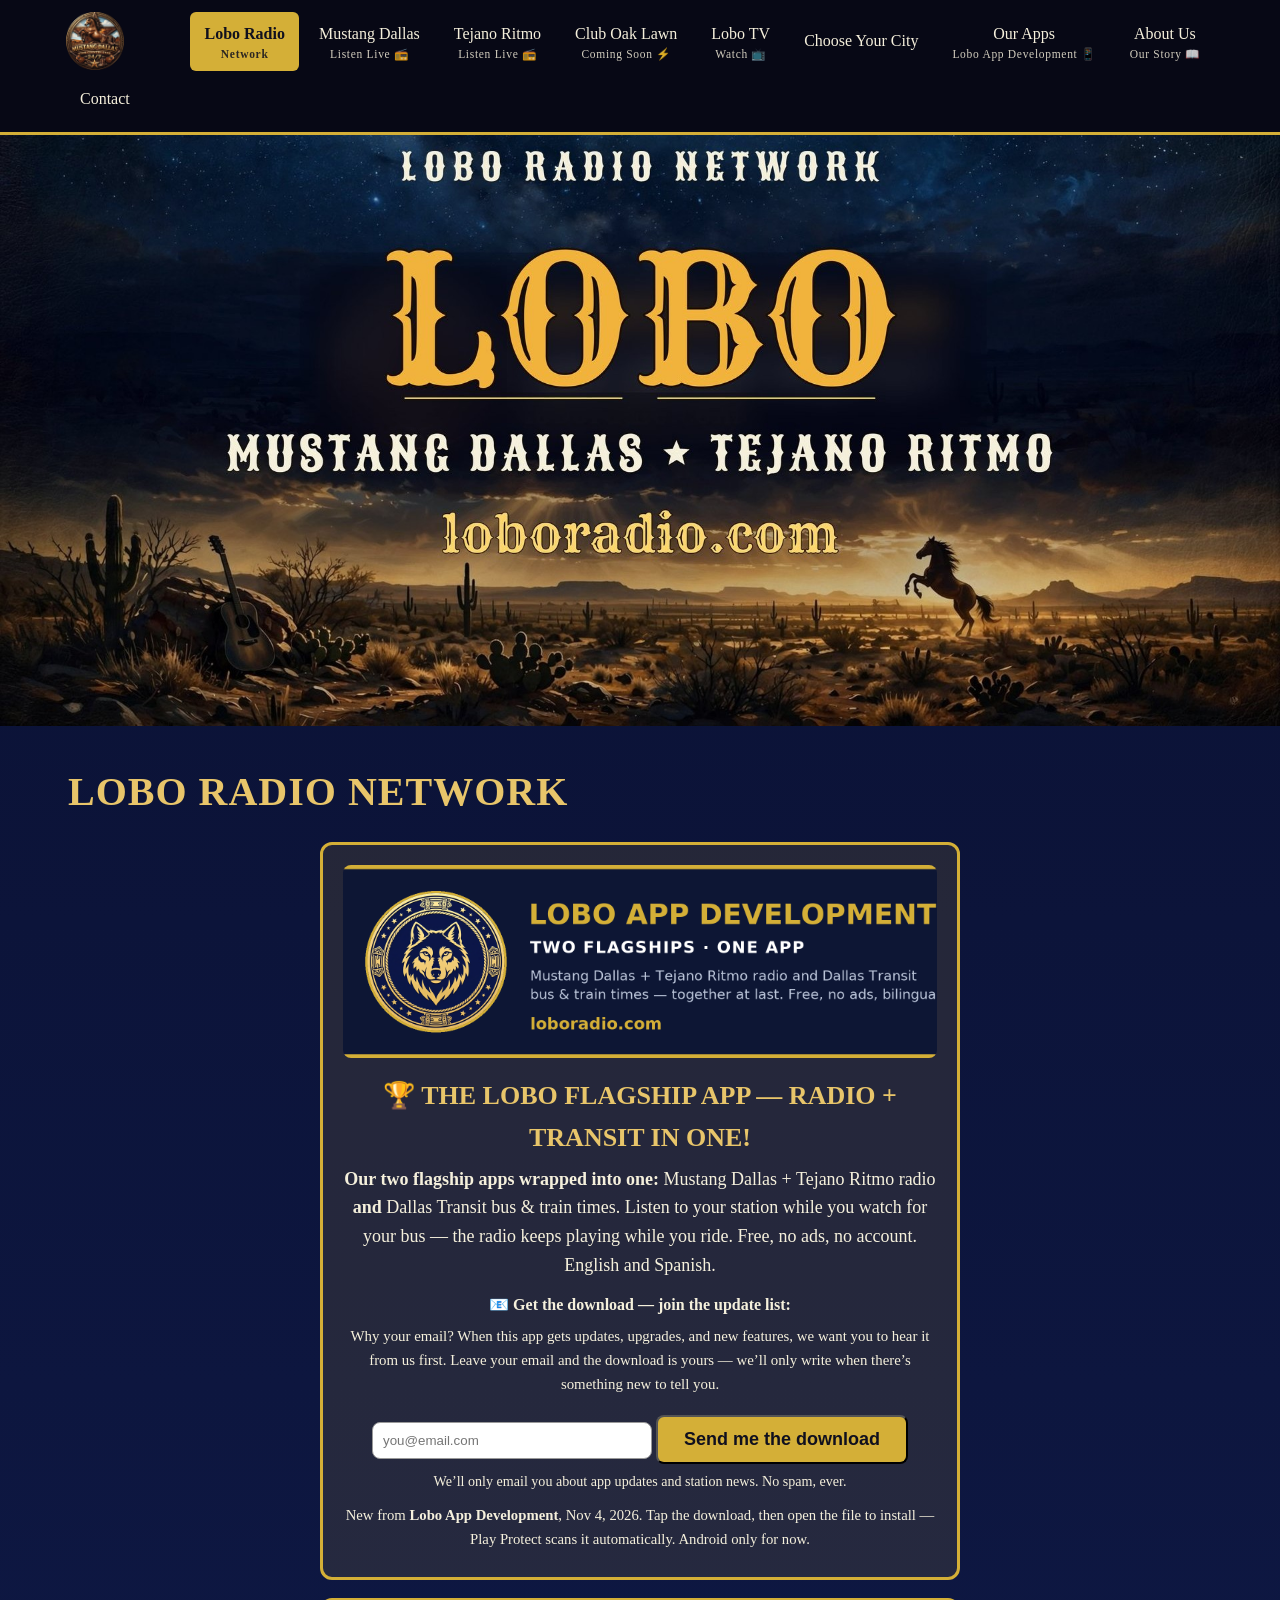
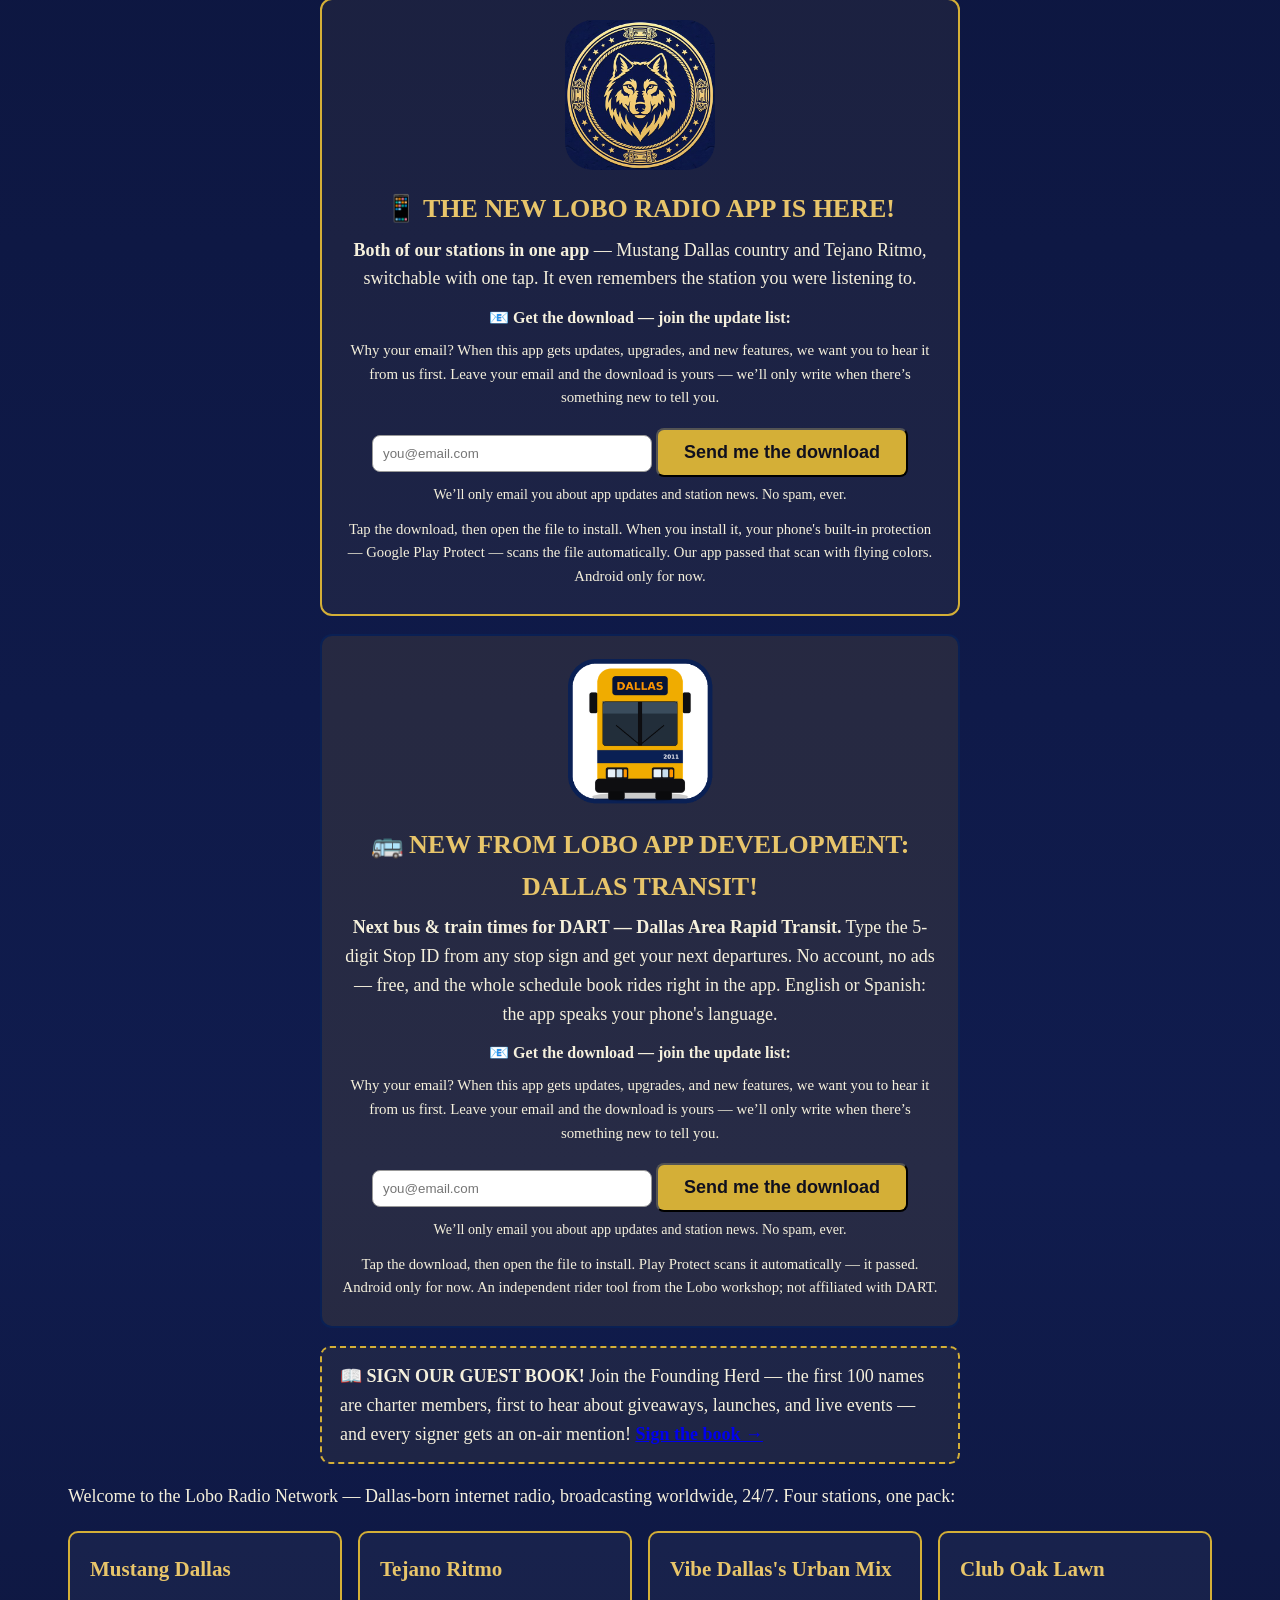
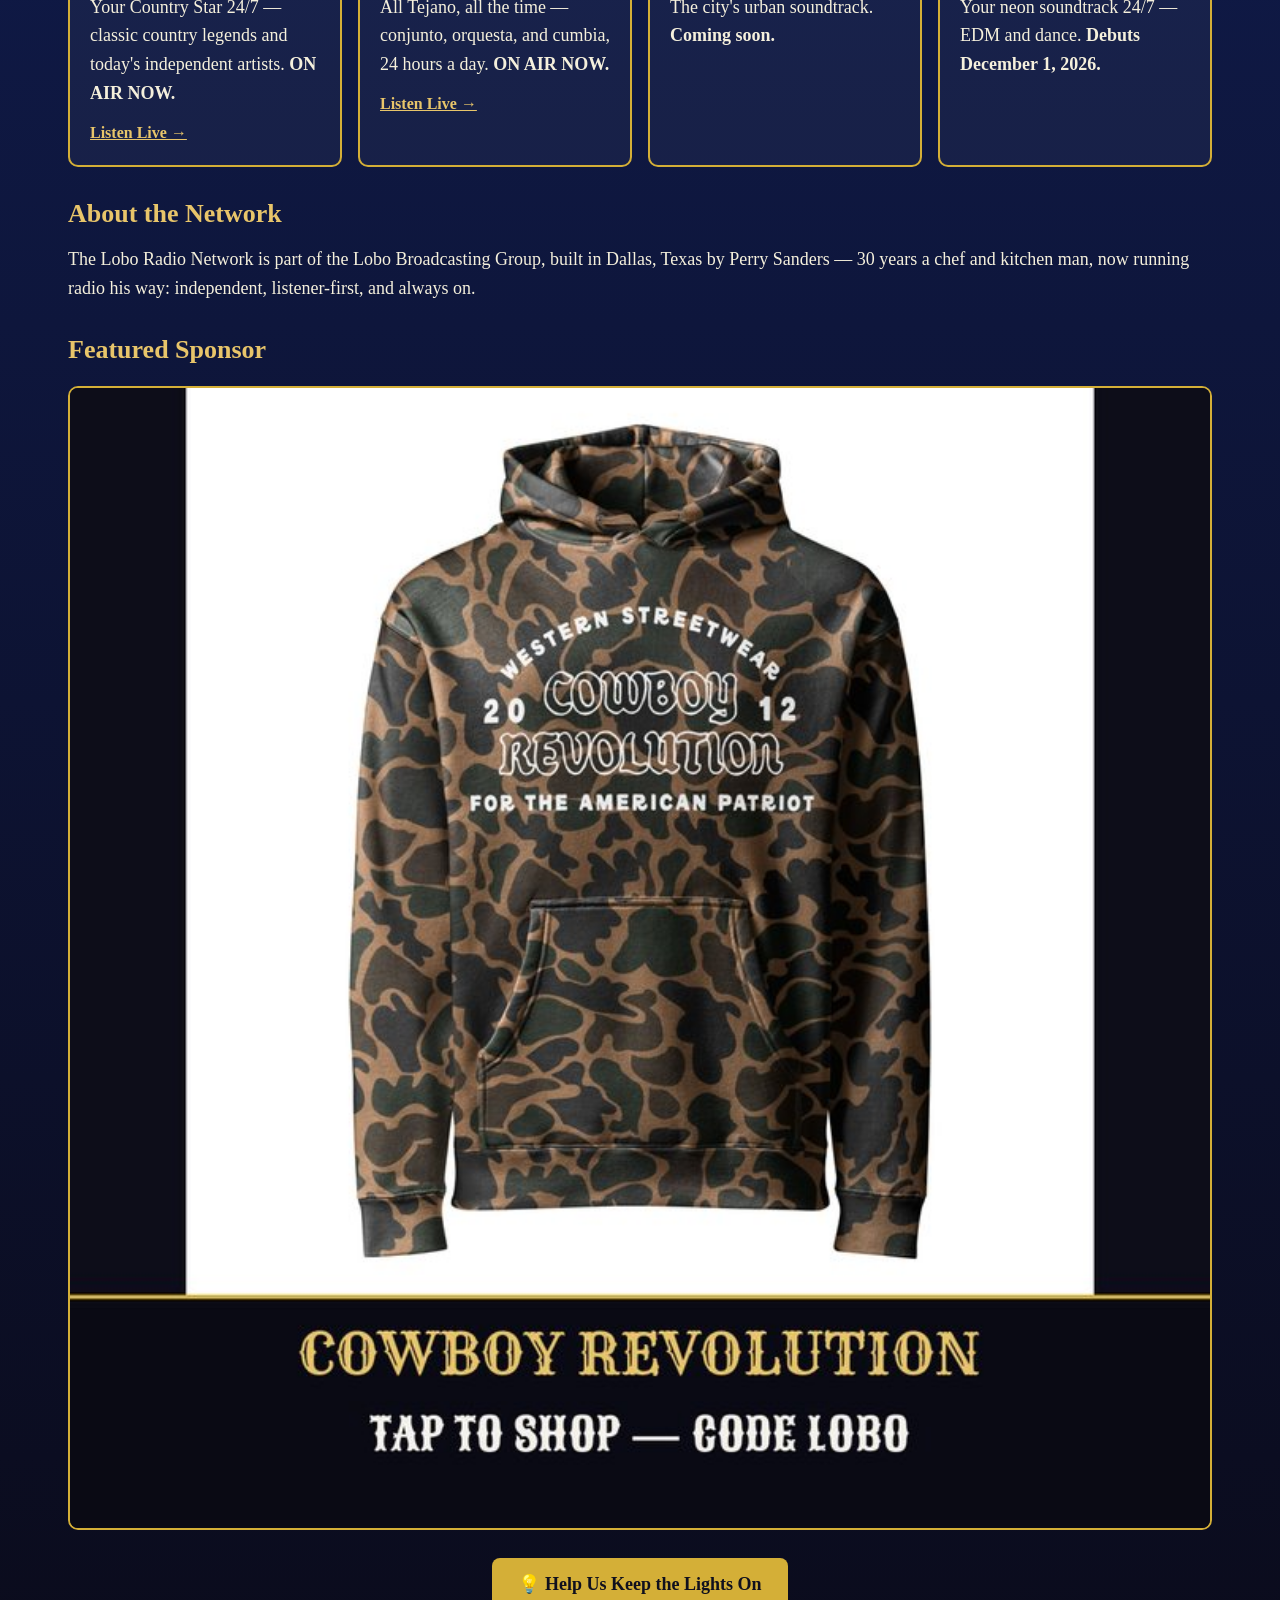
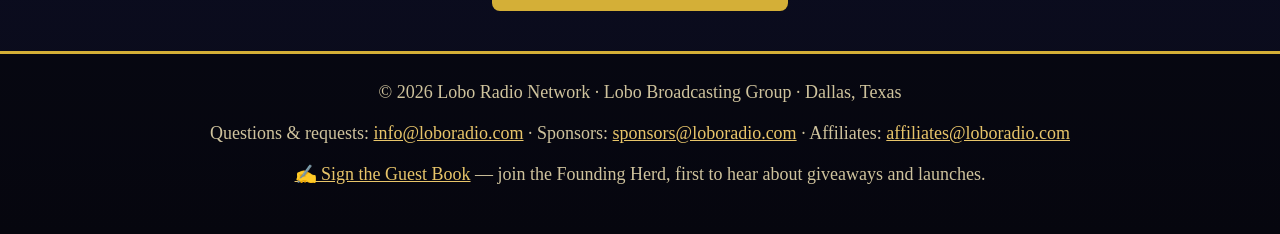
==== index.html @ 62f75c3d "Club Oak Lawn page goes live (under construction) + Club tab in site nav" ====
<!DOCTYPE html><html lang="en"><head><meta charset="utf-8"><meta name="viewport" content="width=device-width, initial-scale=1"><title>Lobo Radio Network — loboradio.com</title><meta name="description" content="Lobo Radio Network — Dallas-born internet radio, live 24/7: Mustang Dallas country, Tejano Ritmo, Vibe Dallas’s Urban Mix and Club Oak Lawn. Listen free, play the Lobo Arcade, watch Lobo Television."><meta property="og:type" content="website"><meta property="og:site_name" content="Lobo Radio Network"><meta property="og:title" content="Lobo Radio Network — Dallas Internet Radio, Live 24/7"><meta property="og:description" content="Lobo Radio Network — Dallas-born internet radio, live 24/7: Mustang Dallas country, Tejano Ritmo, Vibe Dallas’s Urban Mix and Club Oak Lawn. Listen free, play the Lobo Arcade, watch Lobo Television."><meta property="og:url" content="https://loboradio.com/"><meta property="og:image" content="https://loboradio.com/assets/og-card.jpg"><meta property="og:image:width" content="1200"><meta property="og:image:height" content="630"><meta name="twitter:card" content="summary_large_image"><meta name="twitter:title" content="Lobo Radio Network — Dallas Internet Radio, Live 24/7"><meta name="twitter:description" content="Lobo Radio Network — Dallas-born internet radio, live 24/7: Mustang Dallas country, Tejano Ritmo, Vibe Dallas’s Urban Mix and Club Oak Lawn. Listen free, play the Lobo Arcade, watch Lobo Television."><meta name="twitter:image" content="https://loboradio.com/assets/og-card.jpg"><link rel="stylesheet" href="style.css"><link rel="manifest" href="./manifest.json"><meta name="theme-color" content="#10101e"><link rel="apple-touch-icon" href="./icon-192.png"></head>
<body class="lobo"><header><nav><a class="brand" href="index.html"><img class="brandlogo" src="assets/mustang-medallion-clear.png" alt="Lobo Radio Network"></a><a class="tab active" href="index.html"><span class="stname">Lobo Radio</span><span class="stlive">Network</span></a><a class="tab" href="mustang.html"><span class="stname">Mustang Dallas</span><span class="stlive">Listen Live 📻</span></a><a class="tab" href="tejano.html"><span class="stname">Tejano Ritmo</span><span class="stlive">Listen Live 📻</span></a><a class="tab" href="club.html"><span class="stname">Club Oak Lawn</span><span class="stlive">Coming Soon ⚡</span></a><a class="tab" href="tv.html"><span class="stname">Lobo TV</span><span class="stlive">Watch 📺</span></a><a class="tab" href="choose-your-city.html">Choose Your City</a><a class="tab" href="apps.html"><span class="stname">Our Apps</span><span class="stlive">Lobo App Development 📱</span></a><a class="tab" href="about.html"><span class="stname">About Us</span><span class="stlive">Our Story 📖</span></a><a class="tab" href="index.html#contact">Contact</a></nav>
</header>
<div class="hero"><picture><source media="(max-width:640px)" srcset="assets/lobo-hero.jpg"><img src="assets/lobo-hero-trim.jpg" alt="Lobo Radio Network"></picture></div>
<div class="wrap">
<h1>LOBO RADIO NETWORK</h1>
<div class="appblock" style="border:3px solid #d4af37;border-radius:12px;padding:20px;margin:18px auto;max-width:640px;text-align:center;background:rgba(212,175,55,.12)">
<img src="lobo-app-development-banner.png" alt="Lobo App Development — two flagships, one app" style="width:100%;border-radius:8px">
<h2 style="margin:10px 0 6px">🏆 THE LOBO FLAGSHIP APP — RADIO + TRANSIT IN ONE!</h2>
<p style="margin:6px 0"><strong>Our two flagship apps wrapped into one:</strong> Mustang Dallas + Tejano Ritmo radio <strong>and</strong> Dallas Transit bus &amp; train times. Listen to your station while you watch for your bus — the radio keeps playing while you ride. Free, no ads, no account. English and Spanish.</p>
<form class="dlgate" data-app="Lobo Flagship App" data-apk="lobo-flagship.apk" data-thanks="thanks-flagship" style="margin:12px 0">
<label style="display:block;margin-bottom:8px"><strong>📧 Get the download — join the update list:</strong></label>
<p style="margin:4px 0 8px;font-size:.93em">Why your email? When this app gets updates, upgrades, and new features, we want you to hear it from us first. Leave your email and the download is yours — we’ll only write when there’s something new to tell you.</p>
<input type="email" name="email" required placeholder="you@email.com" style="padding:10px;border-radius:8px;border:1px solid #999;width:70%;max-width:280px">
<button class="btn" type="submit">Send me the download</button>
<p style="margin:6px 0;font-size:.88em">We’ll only email you about app updates and station news. No spam, ever.</p>
</form>
<p id="thanks-flagship" style="display:none;margin:12px 0">✅ <strong>You’re on the list!</strong> Your download should start — if not: <a class="btn" href="lobo-flagship.apk" download>⬇️ Download the Flagship — Free for Android</a></p>
<p style="margin:6px 0;font-size:.92em">New from <strong>Lobo App Development</strong>, Nov 4, 2026. Tap the download, then open the file to install — Play Protect scans it automatically. Android only for now.</p>
</div>
<div class="appblock" style="border:2px solid #d4af37;border-radius:12px;padding:20px;margin:18px auto;max-width:640px;text-align:center;background:rgba(212,175,55,.07)">
<img src="assets/lobo-app-icon.jpg" alt="Lobo Radio app — medallion wolf logo" style="width:150px;height:150px;border-radius:28px">
<h2 style="margin:10px 0 6px">📱 THE NEW LOBO RADIO APP IS HERE!</h2>
<p style="margin:6px 0"><strong>Both of our stations in one app</strong> — Mustang Dallas country and Tejano Ritmo, switchable with one tap. It even remembers the station you were listening to.</p>
<form class="dlgate" data-app="Lobo Radio App" data-apk="loboradio.apk" data-thanks="thanks-radio" style="margin:12px 0">
<label style="display:block;margin-bottom:8px"><strong>📧 Get the download — join the update list:</strong></label>
<p style="margin:4px 0 8px;font-size:.93em">Why your email? When this app gets updates, upgrades, and new features, we want you to hear it from us first. Leave your email and the download is yours — we’ll only write when there’s something new to tell you.</p>
<input type="email" name="email" required placeholder="you@email.com" style="padding:10px;border-radius:8px;border:1px solid #999;width:70%;max-width:280px">
<button class="btn" type="submit">Send me the download</button>
<p style="margin:6px 0;font-size:.88em">We’ll only email you about app updates and station news. No spam, ever.</p>
</form>
<p id="thanks-radio" style="display:none;margin:12px 0">✅ <strong>You’re on the list!</strong> Your download should start — if not: <a class="btn" href="loboradio.apk" download>⬇️ Download the App — Free for Android</a></p>
<p style="margin:6px 0;font-size:.92em">Tap the download, then open the file to install. When you install it, your phone's built-in protection — Google Play Protect — scans the file automatically. Our app passed that scan with flying colors. Android only for now.</p>
</div>
<div class="appblock" style="border:2px solid #0a2054;border-radius:12px;padding:20px;margin:18px auto;max-width:640px;text-align:center;background:rgba(245,178,0,.10)">
<img src="assets/dallas-transit-icon.png" alt="Dallas Transit app — yellow and navy DART-style bus" style="width:150px;height:150px;border-radius:28px">
<h2 style="margin:10px 0 6px">🚌 NEW FROM LOBO APP DEVELOPMENT: DALLAS TRANSIT!</h2>
<p style="margin:6px 0"><strong>Next bus &amp; train times for DART — Dallas Area Rapid Transit.</strong> Type the 5-digit Stop ID from any stop sign and get your next departures. No account, no ads — free, and the whole schedule book rides right in the app. English or Spanish: the app speaks your phone's language.</p>
<form class="dlgate" data-app="Dallas Transit" data-apk="dallas-transit.apk" data-thanks="thanks-transit" style="margin:12px 0">
<label style="display:block;margin-bottom:8px"><strong>📧 Get the download — join the update list:</strong></label>
<p style="margin:4px 0 8px;font-size:.93em">Why your email? When this app gets updates, upgrades, and new features, we want you to hear it from us first. Leave your email and the download is yours — we’ll only write when there’s something new to tell you.</p>
<input type="email" name="email" required placeholder="you@email.com" style="padding:10px;border-radius:8px;border:1px solid #999;width:70%;max-width:280px">
<button class="btn" type="submit">Send me the download</button>
<p style="margin:6px 0;font-size:.88em">We’ll only email you about app updates and station news. No spam, ever.</p>
</form>
<p id="thanks-transit" style="display:none;margin:12px 0">✅ <strong>You’re on the list!</strong> Your download should start — if not: <a class="btn" href="dallas-transit.apk" download>⬇️ Download Dallas Transit — Free for Android</a></p>
<p style="margin:6px 0;font-size:.92em">Tap the download, then open the file to install. Play Protect scans it automatically — it passed. Android only for now. An independent rider tool from the Lobo workshop; not affiliated with DART.</p>
</div>
<div class="gb-herd" style="border:2px dashed #d4af37;border-radius:10px;padding:14px 18px;margin:18px auto;max-width:640px;background:rgba(212,175,55,.08)"><p style="margin:0">📖 <strong>SIGN OUR GUEST BOOK!</strong> Join the Founding Herd — the first 100 names are charter members, first to hear about giveaways, launches, and live events — and every signer gets an on-air mention! <a href="guestbook.html"><strong>Sign the book →</strong></a></p></div>
<p>Welcome to the Lobo Radio Network — Dallas-born internet radio, broadcasting worldwide, 24/7. Four stations, one pack:</p>
<div class="cards">
<div class="card"><h3>Mustang Dallas</h3><p>Your Country Star 24/7 — classic country legends and today's independent artists. <strong>ON AIR NOW.</strong></p><a href="mustang.html">Listen Live →</a></div>
<div class="card"><h3>Tejano Ritmo</h3><p>All Tejano, all the time — conjunto, orquesta, and cumbia, 24 hours a day. <strong>ON AIR NOW.</strong></p><a href="tejano.html">Listen Live →</a></div>
<div class="card"><h3>Vibe Dallas's Urban Mix</h3><p>The city's urban soundtrack. <strong>Coming soon.</strong></p></div>
<div class="card"><h3>Club Oak Lawn</h3><p>Your neon soundtrack 24/7 — EDM and dance. <strong>Debuts December 1, 2026.</strong></p></div>
</div>
<h2>About the Network</h2>
<p>The Lobo Radio Network is part of the Lobo Broadcasting Group, built in Dallas, Texas by Perry Sanders — 30 years a chef and kitchen man, now running radio his way: independent, listener-first, and always on.</p>
<h2>Featured Sponsor</h2>
<div class="sponsors"><a href="https://cowboyrevolution.com/?ref=mustang"><img src="assets/tile-cowboy.jpg" alt="Cowboy Revolution"></a></div>
</div><p style="text-align:center"><a class="btn" href="https://www.patreon.com/cw/MustangDallas" target="_blank" rel="noopener">💡 Help Us Keep the Lights On</a></p>
<footer><p>© 2026 Lobo Radio Network · Lobo Broadcasting Group · Dallas, Texas</p><p id="contact">Questions &amp; requests: <a href="mailto:info@loboradio.com">info@loboradio.com</a> · Sponsors: <a href="mailto:sponsors@loboradio.com">sponsors@loboradio.com</a> · Affiliates: <a href="mailto:affiliates@loboradio.com">affiliates@loboradio.com</a></p><p><a href="guestbook.html">✍️ Sign the Guest Book</a> — join the Founding Herd, first to hear about giveaways and launches.</p></footer><script>
if ('serviceWorker' in navigator && (location.protocol === 'https:' || location.hostname === 'localhost')) {
  navigator.serviceWorker.register('./sw.js').catch(function(){});
}
</script>
<script data-goatcounter="https://loboradio.goatcounter.com/count" async src="//gc.zgo.at/count.js"></script>

<script>
document.querySelectorAll('form.dlgate').forEach(function(f){
  f.addEventListener('submit', function(e){
    e.preventDefault();
    var email = f.querySelector('input[type=email]').value;
    var apk = f.getAttribute('data-apk');
    var thanks = document.getElementById(f.getAttribute('data-thanks'));
    function show(){
      f.style.display = 'none';
      if (thanks) {
        thanks.style.display = 'block';
        var a = thanks.querySelector('a');
        if (a) { a.setAttribute('href', apk); a.click(); }
      }
    }
    fetch('https://formspree.io/f/mqppnlyv', {method:'POST', headers:{'Accept':'application/json','Content-Type':'application/json'},
      body: JSON.stringify({email: email, app: f.getAttribute('data-app')})})
      .then(function(){ show(); }).catch(function(){ show(); });
  });
});
</script>
</body></html>
---- style.css ----
* { margin:0; padding:0; box-sizing:border-box; }
body { font-family: Georgia, 'Times New Roman', serif; color:#f5f0dc; background:#0a0a18; line-height:1.6; }
header { position:sticky; top:0; z-index:10; background:rgba(8,8,20,.94); border-bottom:3px solid #d4af37; }
nav { max-width:1180px; margin:0 auto; display:flex; flex-wrap:wrap; align-items:center; gap:6px; padding:12px 16px; }
.brand { font-size:26px; font-weight:bold; letter-spacing:3px; color:#d4af37; margin-right:auto; text-decoration:none; }
nav a.tab { color:#f5f0dc; text-decoration:none; padding:9px 14px; border-radius:6px; font-size:16px; }
nav a.tab:hover { background:rgba(212,175,55,.18); }
nav a.tab.active { background:#d4af37; color:#10101e; font-weight:bold; }
.hero img { width:100%; display:block; }
.wrap { max-width:1180px; margin:0 auto; padding:34px 18px 10px; }
h1 { font-size:40px; letter-spacing:1px; color:#e8c56a; margin-bottom:12px; }
h2 { font-size:26px; color:#e8c56a; margin:26px 0 10px; }
p { font-size:18px; margin-bottom:12px; }
.cards { display:grid; grid-template-columns:repeat(auto-fit,minmax(240px,1fr)); gap:16px; margin:20px 0; }
.card { border:2px solid #d4af37; border-radius:10px; padding:20px; background:rgba(255,255,255,.04); }
.card h3 { color:#e8c56a; font-size:21px; margin-bottom:6px; }
.card a { color:#e8c56a; font-weight:bold; }
.pill { display:inline-block; background:#d4af37; color:#10101e; font-weight:bold; padding:4px 14px; border-radius:20px; font-size:15px; margin-bottom:14px; }
.playerbox { border:2px solid #d4af37; border-radius:12px; padding:22px; background:rgba(0,0,0,.35); margin:22px 0; text-align:center; }
.playerbox audio { width:100%; max-width:560px; margin-top:10px; }
.btn { display:inline-block; background:#d4af37; color:#10101e; font-weight:bold; padding:12px 26px; border-radius:8px; text-decoration:none; font-size:18px; margin-top:10px; }
.sponsors { display:grid; grid-template-columns:repeat(auto-fit,minmax(220px,1fr)); gap:16px; margin:16px 0 8px; }
.sponsors img { width:100%; border-radius:10px; border:2px solid #d4af37; display:block; }
ul { margin:8px 0 14px 22px; font-size:18px; }
footer { border-top:3px solid #d4af37; margin-top:40px; padding:24px 18px 34px; text-align:center; font-size:15px; color:#cfc39d; background:rgba(0,0,0,.4); }
footer a { color:#e8c56a; }
body.lobo { background:linear-gradient(180deg,#0a1030 0%,#101c4e 55%,#0a0a18 100%); }
body.mustang { background:linear-gradient(180deg,#241203 0%,#3a2410 55%,#170c04 100%); }
body.tejano { background:linear-gradient(180deg,#1d0633 0%,#47106b 55%,#12041f 100%); }
.stationart { width:100%; height:460px; object-fit:cover; object-position:center; border-radius:12px; border:2px solid #d4af37; display:block; margin-bottom:22px; }
.bannerart { width:100%; display:block; border-radius:12px; border:2px solid #d4af37; margin-bottom:22px; }
@media (max-width:640px){ h1{font-size:30px} .brand{font-size:21px} }

.pickbtn { display:block; width:100%; text-align:left; background:rgba(212,175,55,.10); color:#e8c56a; border:2px solid #d4af37; border-radius:10px; font-family:inherit; font-size:24px; font-weight:bold; letter-spacing:2px; padding:18px 22px; margin:14px 0 6px; cursor:pointer; }
.pickbtn:hover { background:rgba(212,175,55,.22); }
.pickbtn small { display:block; font-size:15px; letter-spacing:0; color:#f5f0dc; font-weight:normal; margin-top:4px; }
.citybtn { font-size:21px; margin-left:22px; width:calc(100% - 22px); }
.panel { display:none; }
.panel.open { display:block; }
.soon { border-style:dashed; opacity:.85; }
.soon h3 { color:#cfc39d; }

nav a.tab { text-align:center; }
nav a.tab .stname { display:block; }
nav a.tab .stlive { display:block; font-size:.72em; letter-spacing:.06em; opacity:.85; line-height:1.3; }
.medallion { display:block; margin:20px auto 4px; width:min(280px,72vw); }

.brandlogo { height:58px; width:auto; display:block; }
@media (max-width:640px){ .brandlogo{height:46px} }

.playerbox { border:2px solid #d4af37; animation:pulseGold 2.8s ease-in-out infinite alternate; }
@keyframes pulseGold { from { box-shadow:0 0 14px rgba(232,178,60,.38), 0 0 30px rgba(232,178,60,.14), inset 0 0 6px rgba(232,178,60,.12); } to { box-shadow:0 0 30px rgba(232,178,60,.75), 0 0 64px rgba(232,178,60,.30), inset 0 0 12px rgba(232,178,60,.22); } }
@media (prefers-reduced-motion: reduce){ .playerbox{ animation:none; } }

.duo { display:flex; gap:18px; flex-wrap:wrap; justify-content:center; align-items:flex-start; margin:22px 0; }
.duo .playerbox { margin:0; }

#hn-stage { position:relative; height:300px; border-radius:10px; overflow:hidden; margin:14px auto; max-width:560px; background:linear-gradient(#f7b733 0%, #e2703a 58%, #8a4b2a 58.3%, #6e3b20 100%); }
#hn-outlaw { position:absolute; left:50%; bottom:38px; transform:translateX(-50%); font-size:110px; line-height:1; visibility:hidden; cursor:pointer; user-select:none; }
#hn-msg { position:absolute; left:0; right:0; bottom:8px; text-align:center; font-weight:bold; color:#fff8e6; text-shadow:0 1px 3px rgba(0,0,0,.6); padding:0 10px; }
.hn-deco { position:absolute; user-select:none; }

canvas.game{background:#05050f;border:2px solid #d4af37;border-radius:8px;width:100%;max-width:600px;display:block;margin:10px auto}
.gbtn{background:#1b1b2f;color:#ffd95e;border:1px solid #d4af37;border-radius:8px;font-size:20px;line-height:1;padding:9px 18px;margin:3px;cursor:pointer}
.gamemsg{text-align:center;min-height:1.5em;font-weight:bold;margin:6px 0}

/* Patreon announcement bar (top of home + Mustang pages) */
.patreon-bar { background: linear-gradient(90deg,#8a6d1d,#d4af37,#8a6d1d); color:#10101e; text-align:center; padding:10px 12px; font-weight:bold; font-size:1.05em; }
.patreon-bar a { color:#10101e; text-decoration:underline; }
@media (max-width: 480px) {
  .patreon-bar { font-size:.8em; padding:6px 8px; line-height:1.35; }
}
@media (max-width: 360px) {
  .patreon-bar { font-size:.68em; padding:4px 6px; line-height:1.3; }
}
@media (max-width: 480px) {
  .patreon-tiers { display: none; }
}

/* Compact nav on small screens — tabs shrink and wrap into neat rows
   instead of ballooning when a phone's text size is set large.
   Desktop / large-screen nav above is untouched. */
@media (max-width: 760px) {
  nav { gap:4px; padding:8px; }
  nav a.tab { font-size:13px; padding:6px 8px; }
  .brandlogo { height:40px; }
}
@media (max-width: 480px) {
  nav a.tab { font-size:12px; padding:5px 6px; }
  nav a.tab .stlive { font-size:.66em; }
  .brandlogo { height:34px; }
}
@media (max-width: 360px) {
  nav a.tab { font-size:11px; padding:4px 5px; }
}

/* App medallion badges (Android / Desktop) */
.appbadges{display:flex;justify-content:center;gap:22px;flex-wrap:wrap;margin:18px auto 6px}
.appbadge{background:#10101e;border:2px solid #c9a227;border-radius:16px;padding:14px 18px 12px;cursor:pointer;display:flex;flex-direction:column;align-items:center;gap:6px;min-width:150px;transition:transform .15s ease, box-shadow .15s ease}
.appbadge:hover{transform:translateY(-2px);box-shadow:0 6px 18px rgba(0,0,0,.45)}
.appbadge img{width:104px;height:104px;object-fit:contain}
.appbadge-name{color:#e8c766;font-family:Georgia,'Times New Roman',serif;font-weight:bold;font-size:1.05rem;letter-spacing:.12em}
.appbadge-sub{color:#e9e4d8;font-size:.8rem}
.apphint{text-align:center;color:#e9e4d8;max-width:520px;margin:8px auto 0;font-size:.9rem}

/* Slim nav on short screens (Chromebooks with scaled displays, small
   laptop windows): the sticky tab bar shrinks to one lean row so it
   stops eating the page — Lobo TV especially. Width breakpoints above
   still govern phones; desktop tall screens are untouched. */
@media (max-width: 1100px) {
  nav { padding:10px 12px; }
  nav a.tab { font-size:15px; padding:8px 10px; }
  .brandlogo { height:50px; }
}
@media (max-height: 700px) {
  nav { flex-wrap:nowrap; overflow-x:auto; gap:4px; padding:6px 10px; scrollbar-width:none; }
  nav::-webkit-scrollbar { display:none; }
  .brandlogo { height:36px; }
  nav a.tab { font-size:13.5px; padding:6px 9px; white-space:nowrap; }
  nav a.tab .stname { display:inline; }
  nav a.tab .stlive { display:none; }
}
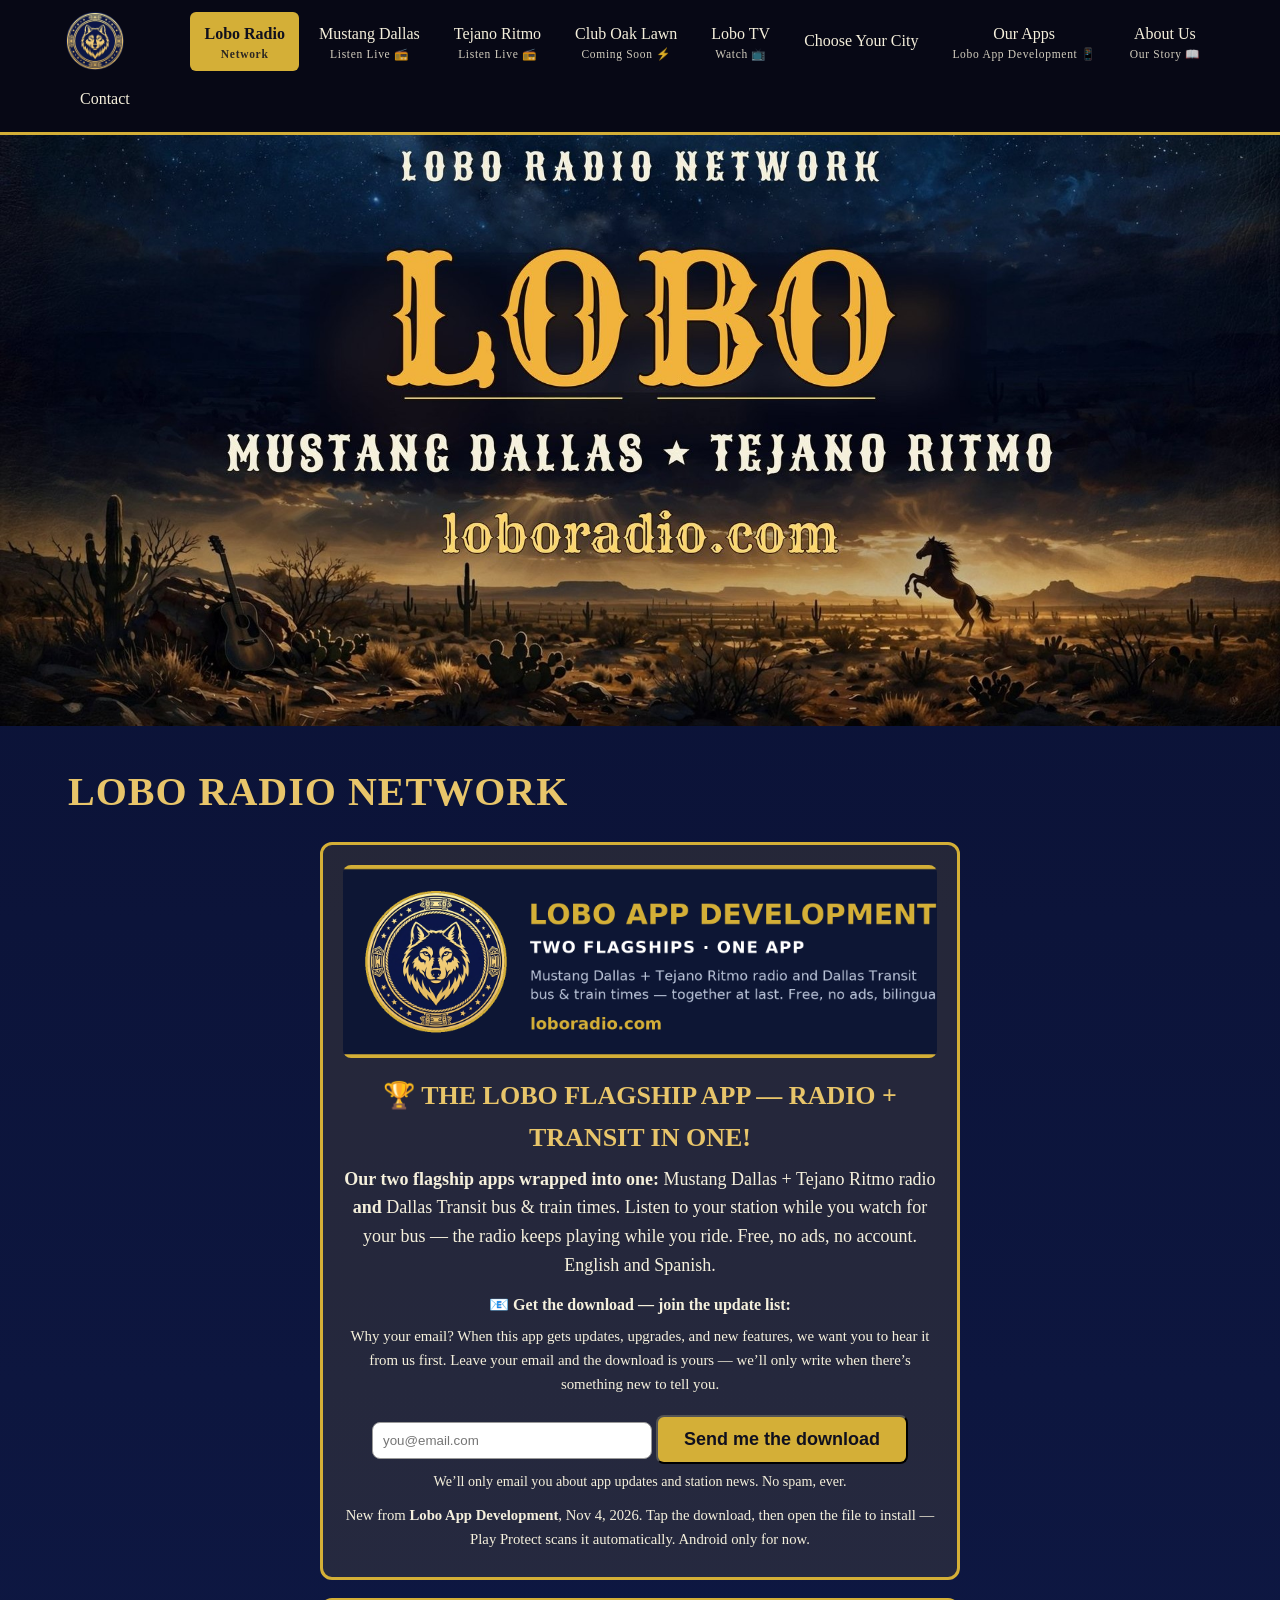
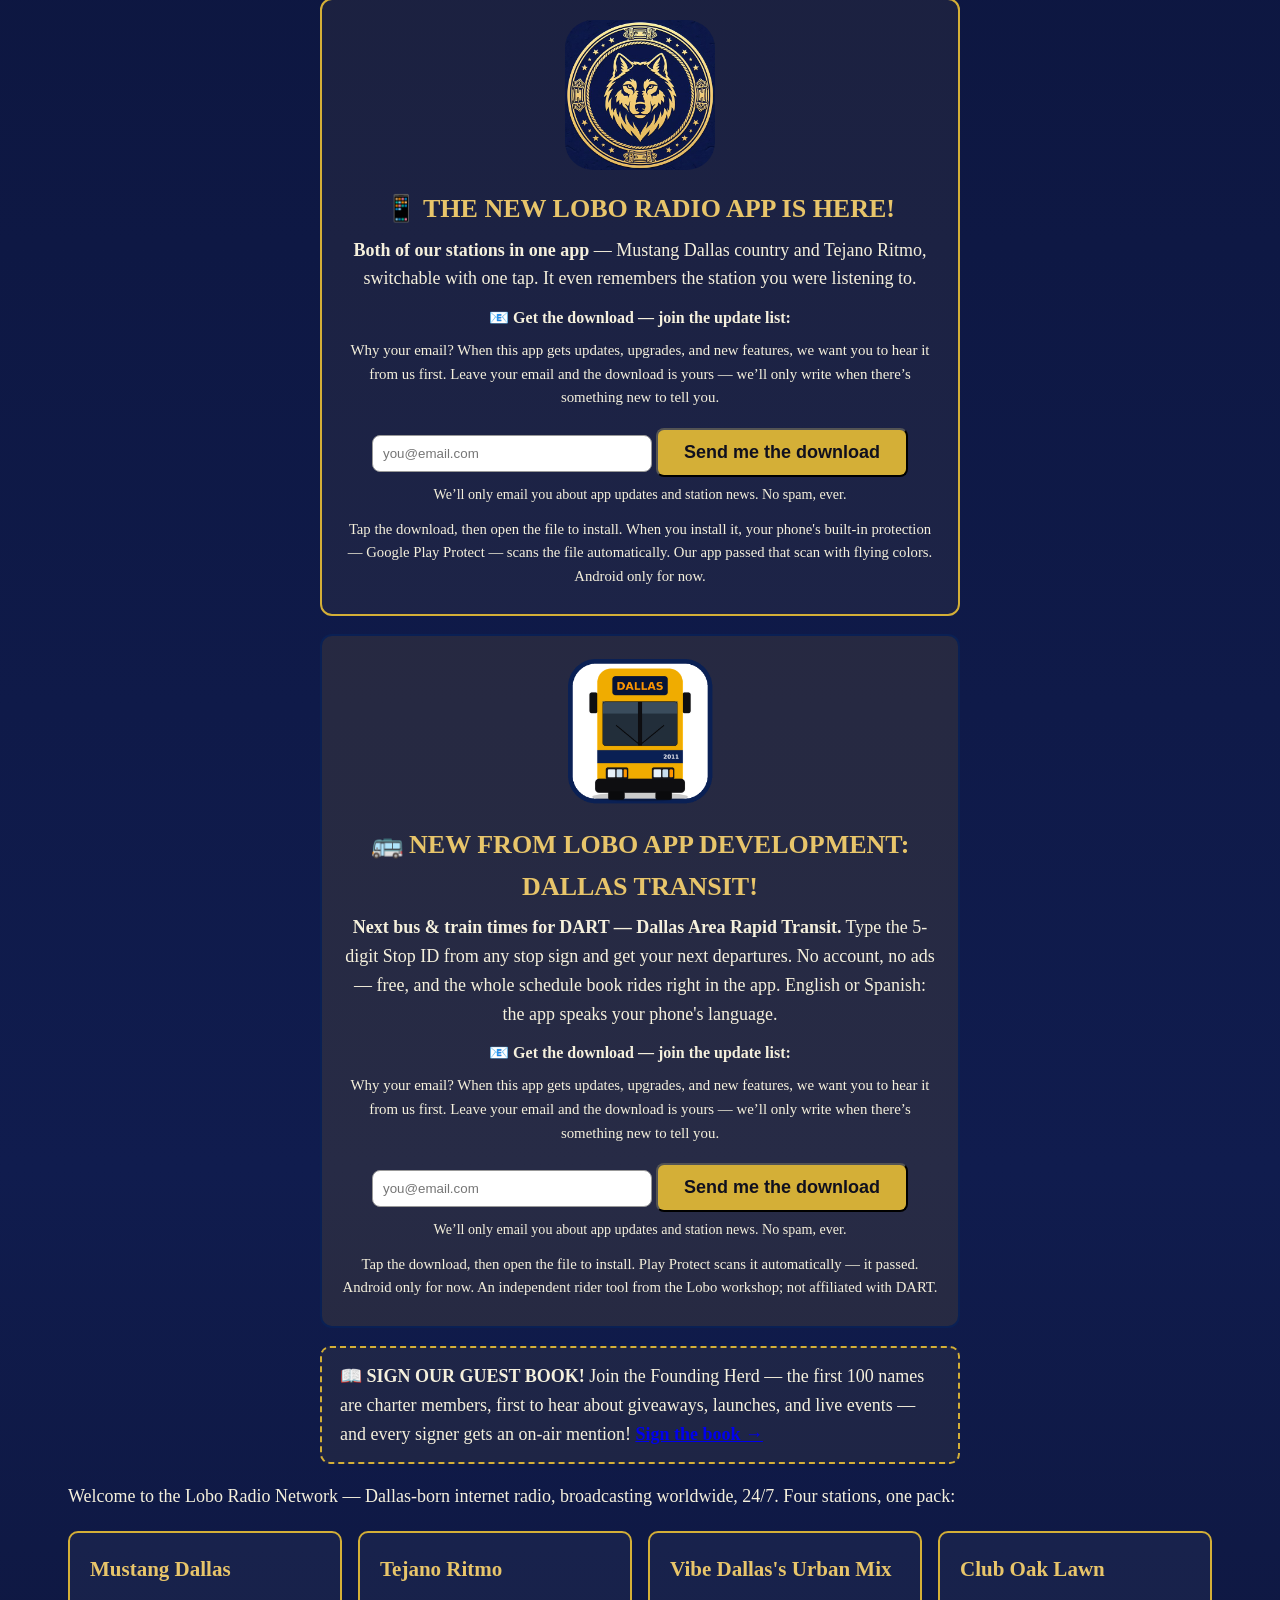
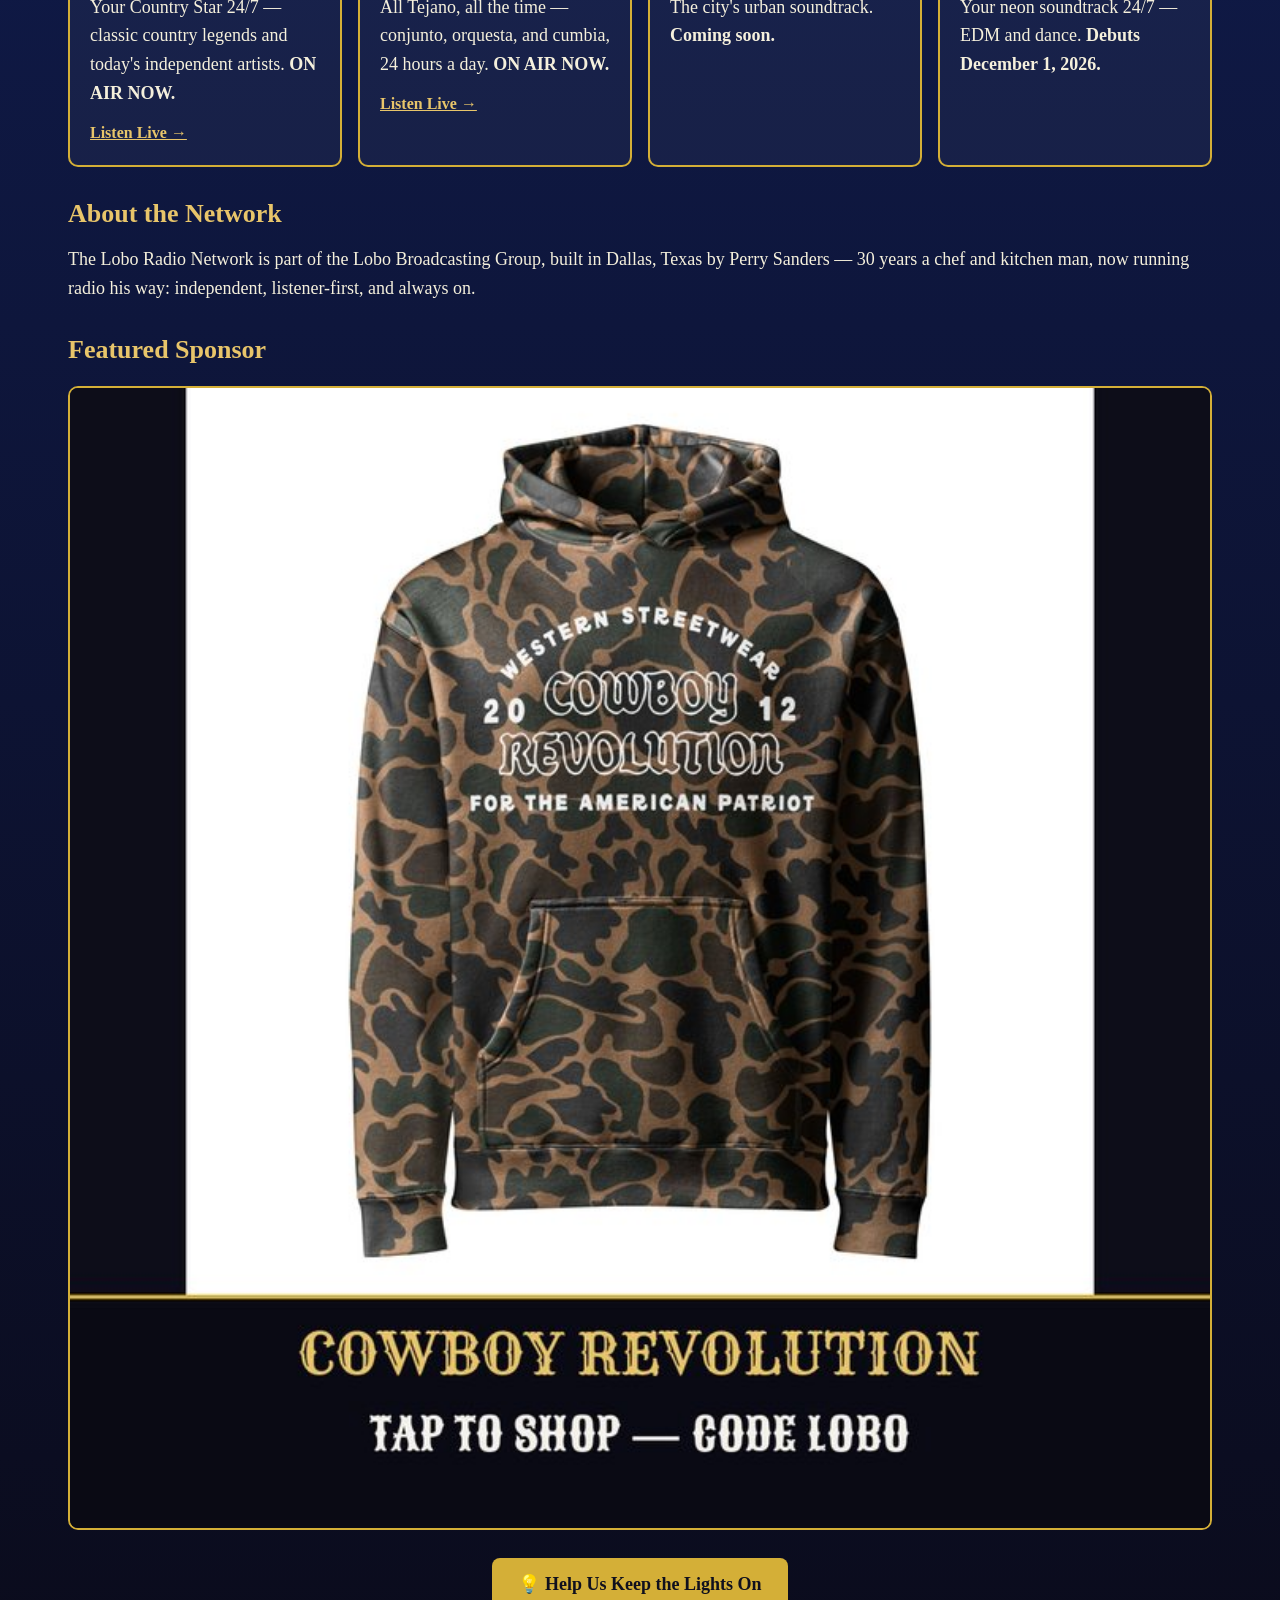
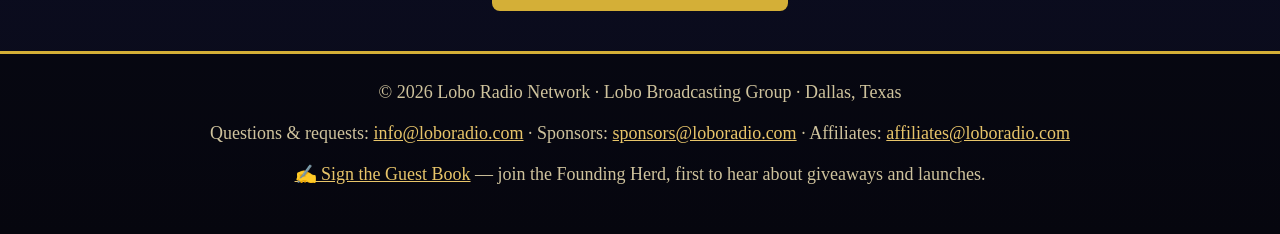
==== commit ecd8c43b: "Header brand medallion: Mustang -> Lobo gold wolf (all pages)" ====
--- a/index.html
+++ b/index.html
@@ -1,5 +1,5 @@
 <!DOCTYPE html><html lang="en"><head><meta charset="utf-8"><meta name="viewport" content="width=device-width, initial-scale=1"><title>Lobo Radio Network — loboradio.com</title><meta name="description" content="Lobo Radio Network — Dallas-born internet radio, live 24/7: Mustang Dallas country, Tejano Ritmo, Vibe Dallas’s Urban Mix and Club Oak Lawn. Listen free, play the Lobo Arcade, watch Lobo Television."><meta property="og:type" content="website"><meta property="og:site_name" content="Lobo Radio Network"><meta property="og:title" content="Lobo Radio Network — Dallas Internet Radio, Live 24/7"><meta property="og:description" content="Lobo Radio Network — Dallas-born internet radio, live 24/7: Mustang Dallas country, Tejano Ritmo, Vibe Dallas’s Urban Mix and Club Oak Lawn. Listen free, play the Lobo Arcade, watch Lobo Television."><meta property="og:url" content="https://loboradio.com/"><meta property="og:image" content="https://loboradio.com/assets/og-card.jpg"><meta property="og:image:width" content="1200"><meta property="og:image:height" content="630"><meta name="twitter:card" content="summary_large_image"><meta name="twitter:title" content="Lobo Radio Network — Dallas Internet Radio, Live 24/7"><meta name="twitter:description" content="Lobo Radio Network — Dallas-born internet radio, live 24/7: Mustang Dallas country, Tejano Ritmo, Vibe Dallas’s Urban Mix and Club Oak Lawn. Listen free, play the Lobo Arcade, watch Lobo Television."><meta name="twitter:image" content="https://loboradio.com/assets/og-card.jpg"><link rel="stylesheet" href="style.css"><link rel="manifest" href="./manifest.json"><meta name="theme-color" content="#10101e"><link rel="apple-touch-icon" href="./icon-192.png"></head>
-<body class="lobo"><header><nav><a class="brand" href="index.html"><img class="brandlogo" src="assets/mustang-medallion-clear.png" alt="Lobo Radio Network"></a><a class="tab active" href="index.html"><span class="stname">Lobo Radio</span><span class="stlive">Network</span></a><a class="tab" href="mustang.html"><span class="stname">Mustang Dallas</span><span class="stlive">Listen Live 📻</span></a><a class="tab" href="tejano.html"><span class="stname">Tejano Ritmo</span><span class="stlive">Listen Live 📻</span></a><a class="tab" href="club.html"><span class="stname">Club Oak Lawn</span><span class="stlive">Coming Soon ⚡</span></a><a class="tab" href="tv.html"><span class="stname">Lobo TV</span><span class="stlive">Watch 📺</span></a><a class="tab" href="choose-your-city.html">Choose Your City</a><a class="tab" href="apps.html"><span class="stname">Our Apps</span><span class="stlive">Lobo App Development 📱</span></a><a class="tab" href="about.html"><span class="stname">About Us</span><span class="stlive">Our Story 📖</span></a><a class="tab" href="index.html#contact">Contact</a></nav>
+<body class="lobo"><header><nav><a class="brand" href="index.html"><img class="brandlogo" src="assets/lobo-app-icon.jpg" alt="Lobo Radio Network"></a><a class="tab active" href="index.html"><span class="stname">Lobo Radio</span><span class="stlive">Network</span></a><a class="tab" href="mustang.html"><span class="stname">Mustang Dallas</span><span class="stlive">Listen Live 📻</span></a><a class="tab" href="tejano.html"><span class="stname">Tejano Ritmo</span><span class="stlive">Listen Live 📻</span></a><a class="tab" href="club.html"><span class="stname">Club Oak Lawn</span><span class="stlive">Coming Soon ⚡</span></a><a class="tab" href="tv.html"><span class="stname">Lobo TV</span><span class="stlive">Watch 📺</span></a><a class="tab" href="choose-your-city.html">Choose Your City</a><a class="tab" href="apps.html"><span class="stname">Our Apps</span><span class="stlive">Lobo App Development 📱</span></a><a class="tab" href="about.html"><span class="stname">About Us</span><span class="stlive">Our Story 📖</span></a><a class="tab" href="index.html#contact">Contact</a></nav>
 </header>
 <div class="hero"><picture><source media="(max-width:640px)" srcset="assets/lobo-hero.jpg"><img src="assets/lobo-hero-trim.jpg" alt="Lobo Radio Network"></picture></div>
 <div class="wrap">
--- a/style.css
+++ b/style.css
@@ -45,7 +45,7 @@
 nav a.tab .stlive { display:block; font-size:.72em; letter-spacing:.06em; opacity:.85; line-height:1.3; }
 .medallion { display:block; margin:20px auto 4px; width:min(280px,72vw); }
 
-.brandlogo { height:58px; width:auto; display:block; }
+.brandlogo { height:58px; width:auto; display:block; border-radius:50%; }
 @media (max-width:640px){ .brandlogo{height:46px} }
 
 .playerbox { border:2px solid #d4af37; animation:pulseGold 2.8s ease-in-out infinite alternate; }
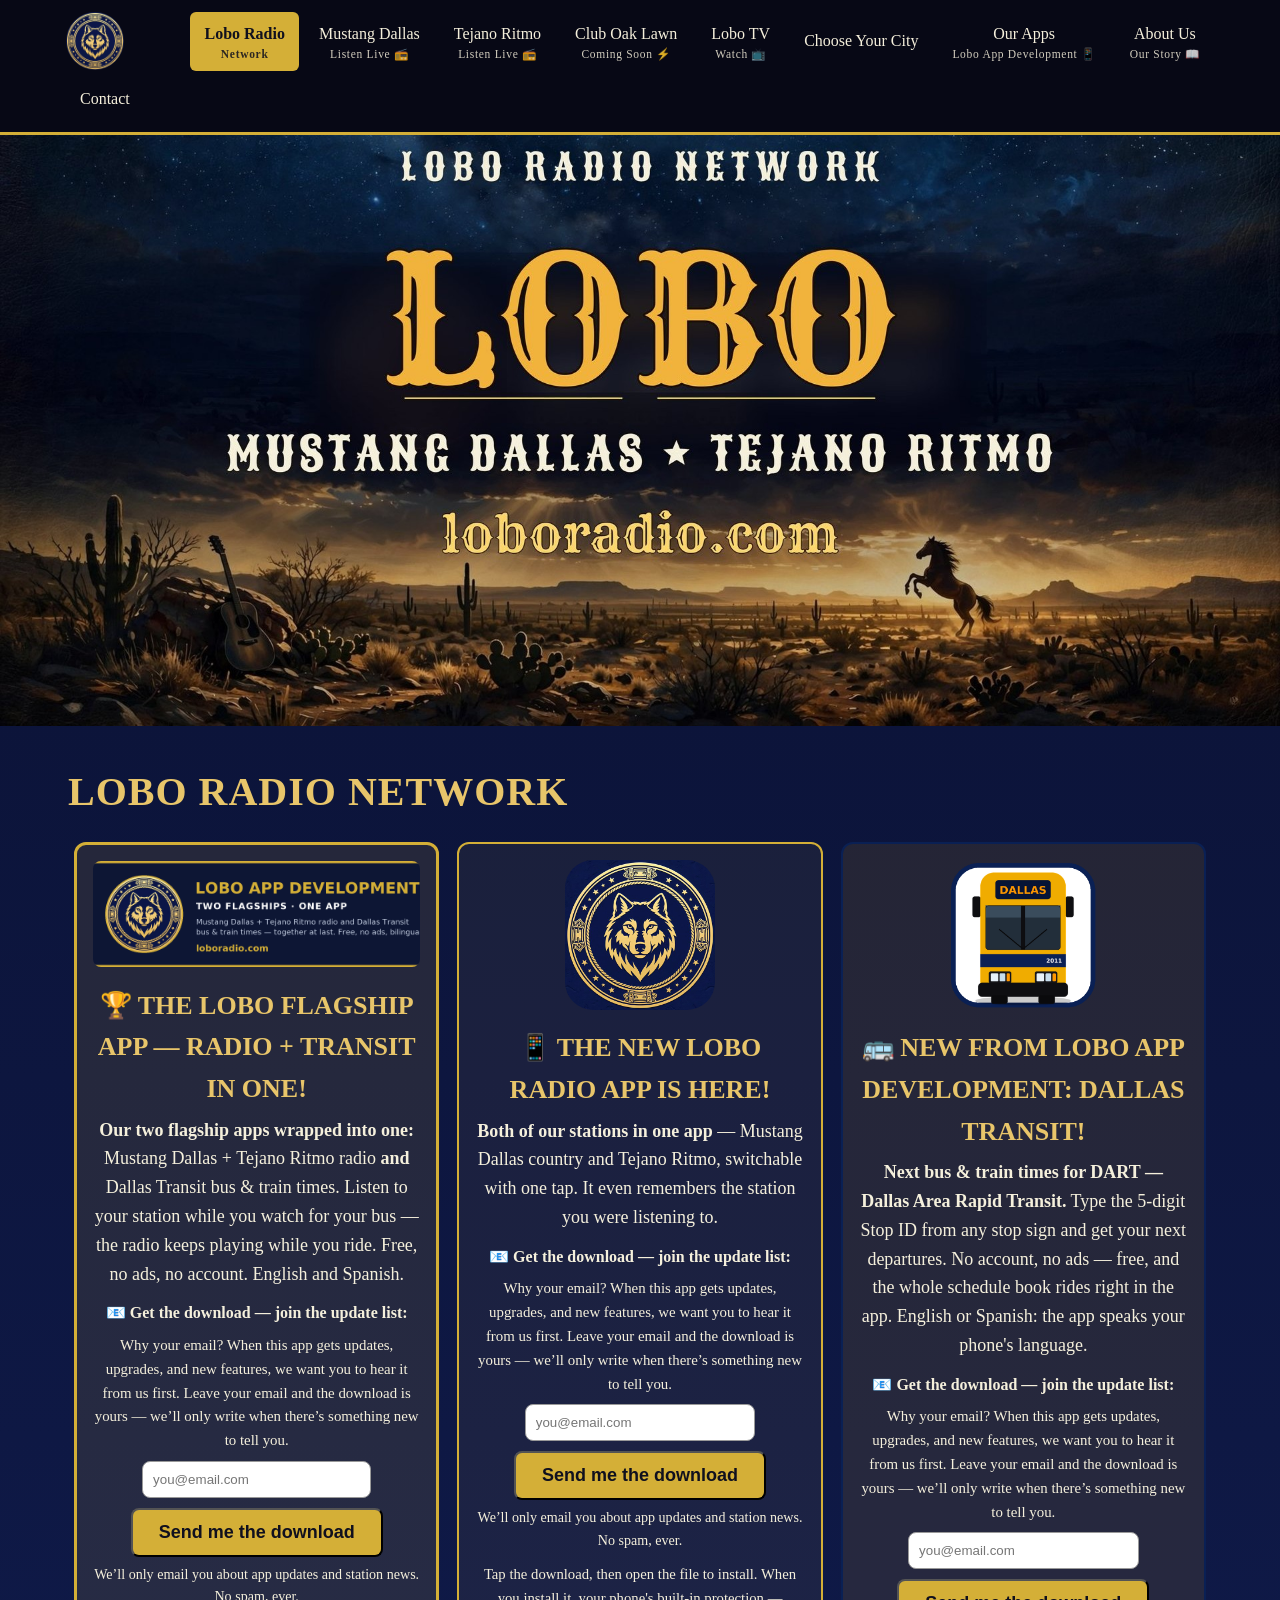
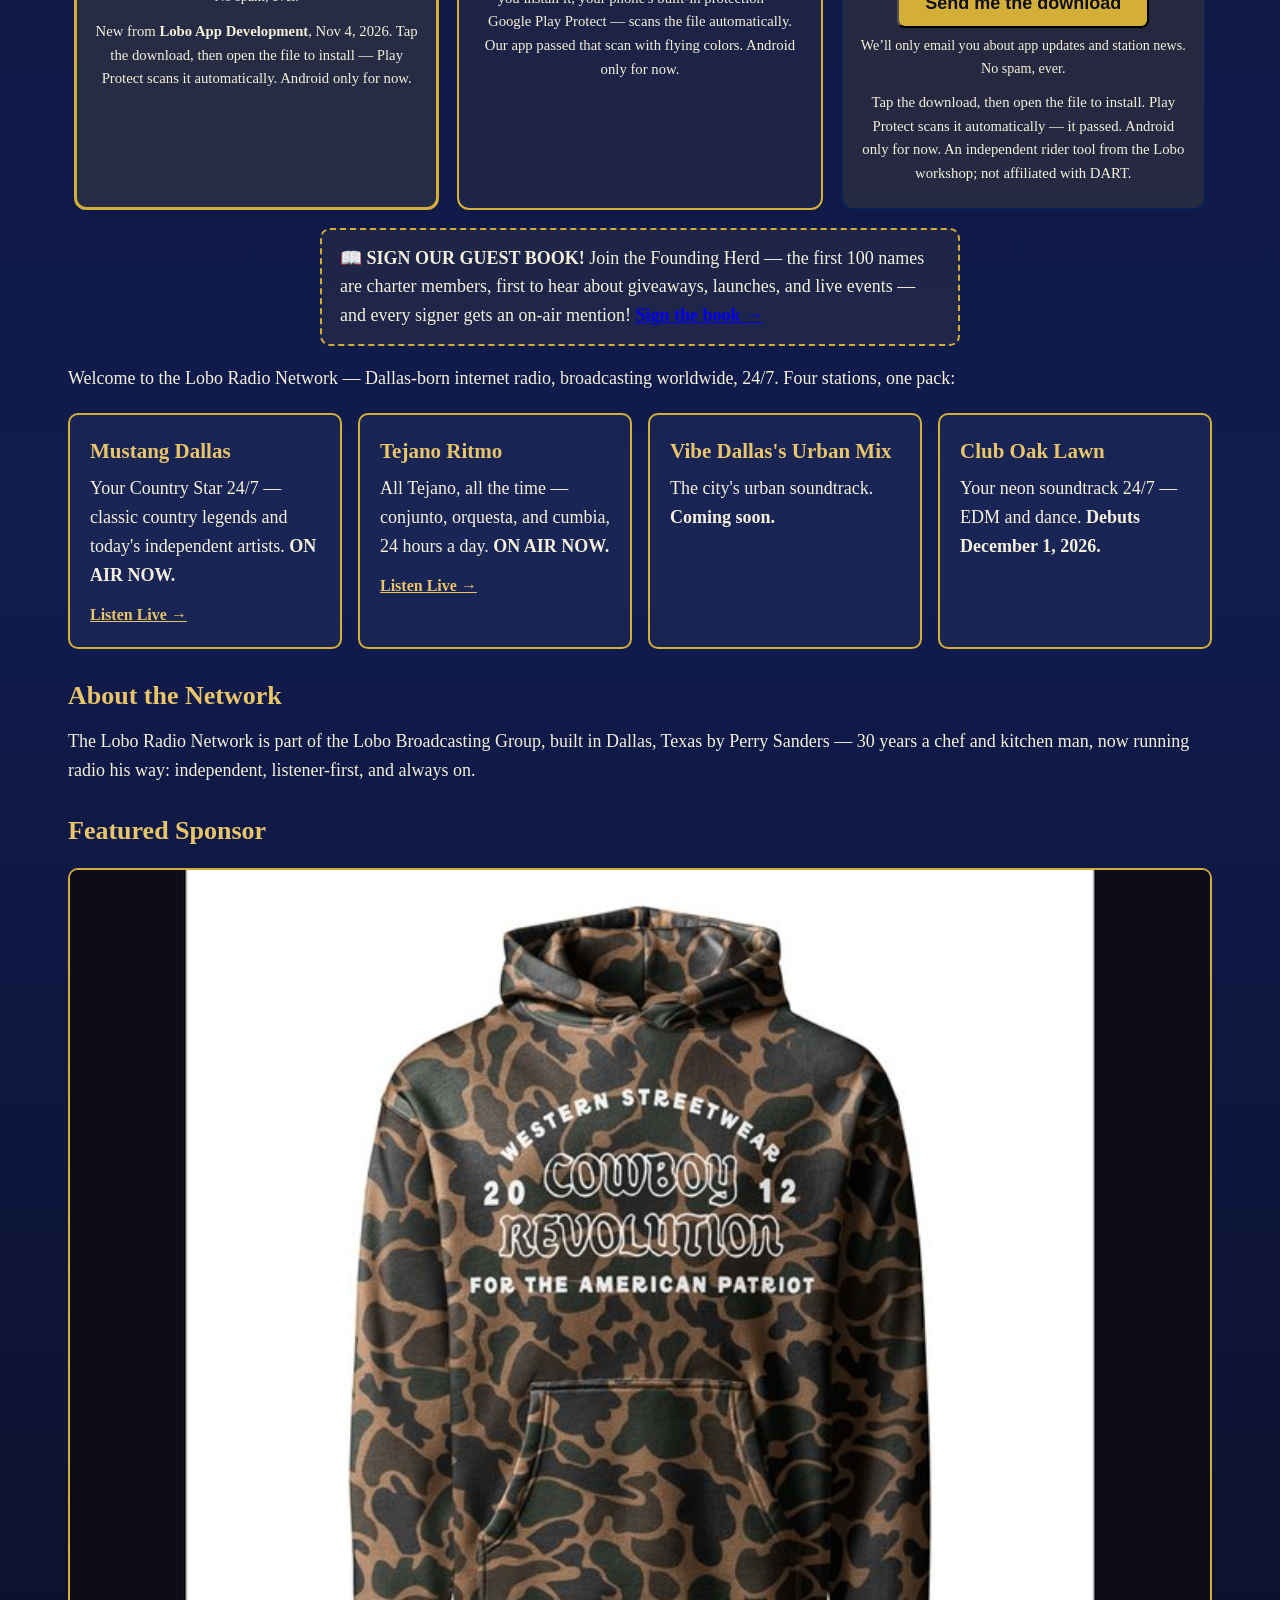
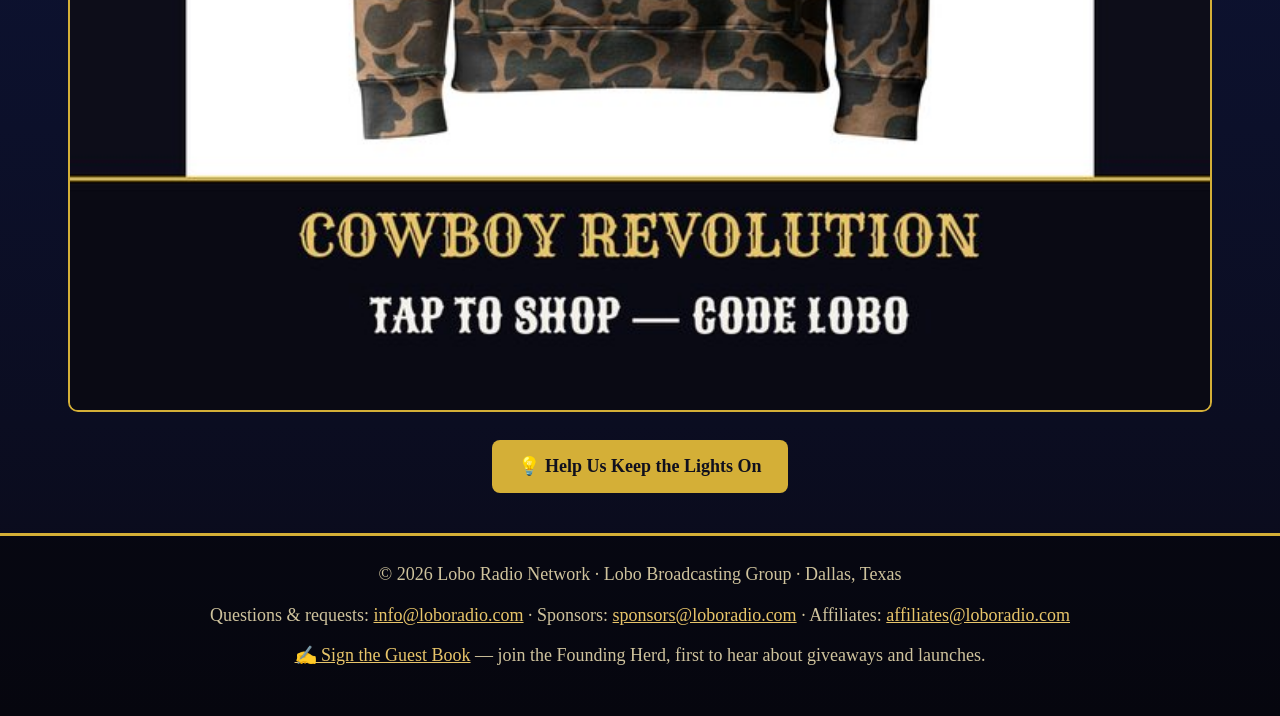
==== commit af41fe70: "Home page: app boxes in a side-by-side row, filling the page width" ====
--- a/index.html
+++ b/index.html
@@ -4,7 +4,8 @@
 <div class="hero"><picture><source media="(max-width:640px)" srcset="assets/lobo-hero.jpg"><img src="assets/lobo-hero-trim.jpg" alt="Lobo Radio Network"></picture></div>
 <div class="wrap">
 <h1>LOBO RADIO NETWORK</h1>
-<div class="appblock" style="border:3px solid #d4af37;border-radius:12px;padding:20px;margin:18px auto;max-width:640px;text-align:center;background:rgba(212,175,55,.12)">
+<div class="approw">
+<div class="appblock" style="border:3px solid #d4af37;border-radius:12px;padding:16px;margin:0;flex:1 1 330px;max-width:560px;text-align:center;background:rgba(212,175,55,.12)">
 <img src="lobo-app-development-banner.png" alt="Lobo App Development — two flagships, one app" style="width:100%;border-radius:8px">
 <h2 style="margin:10px 0 6px">🏆 THE LOBO FLAGSHIP APP — RADIO + TRANSIT IN ONE!</h2>
 <p style="margin:6px 0"><strong>Our two flagship apps wrapped into one:</strong> Mustang Dallas + Tejano Ritmo radio <strong>and</strong> Dallas Transit bus &amp; train times. Listen to your station while you watch for your bus — the radio keeps playing while you ride. Free, no ads, no account. English and Spanish.</p>
@@ -18,7 +19,7 @@
 <p id="thanks-flagship" style="display:none;margin:12px 0">✅ <strong>You’re on the list!</strong> Your download should start — if not: <a class="btn" href="lobo-flagship.apk" download>⬇️ Download the Flagship — Free for Android</a></p>
 <p style="margin:6px 0;font-size:.92em">New from <strong>Lobo App Development</strong>, Nov 4, 2026. Tap the download, then open the file to install — Play Protect scans it automatically. Android only for now.</p>
 </div>
-<div class="appblock" style="border:2px solid #d4af37;border-radius:12px;padding:20px;margin:18px auto;max-width:640px;text-align:center;background:rgba(212,175,55,.07)">
+<div class="appblock" style="border:2px solid #d4af37;border-radius:12px;padding:16px;margin:0;flex:1 1 330px;max-width:560px;text-align:center;background:rgba(212,175,55,.07)">
 <img src="assets/lobo-app-icon.jpg" alt="Lobo Radio app — medallion wolf logo" style="width:150px;height:150px;border-radius:28px">
 <h2 style="margin:10px 0 6px">📱 THE NEW LOBO RADIO APP IS HERE!</h2>
 <p style="margin:6px 0"><strong>Both of our stations in one app</strong> — Mustang Dallas country and Tejano Ritmo, switchable with one tap. It even remembers the station you were listening to.</p>
@@ -32,7 +33,7 @@
 <p id="thanks-radio" style="display:none;margin:12px 0">✅ <strong>You’re on the list!</strong> Your download should start — if not: <a class="btn" href="loboradio.apk" download>⬇️ Download the App — Free for Android</a></p>
 <p style="margin:6px 0;font-size:.92em">Tap the download, then open the file to install. When you install it, your phone's built-in protection — Google Play Protect — scans the file automatically. Our app passed that scan with flying colors. Android only for now.</p>
 </div>
-<div class="appblock" style="border:2px solid #0a2054;border-radius:12px;padding:20px;margin:18px auto;max-width:640px;text-align:center;background:rgba(245,178,0,.10)">
+<div class="appblock" style="border:2px solid #0a2054;border-radius:12px;padding:16px;margin:0;flex:1 1 330px;max-width:560px;text-align:center;background:rgba(245,178,0,.10)">
 <img src="assets/dallas-transit-icon.png" alt="Dallas Transit app — yellow and navy DART-style bus" style="width:150px;height:150px;border-radius:28px">
 <h2 style="margin:10px 0 6px">🚌 NEW FROM LOBO APP DEVELOPMENT: DALLAS TRANSIT!</h2>
 <p style="margin:6px 0"><strong>Next bus &amp; train times for DART — Dallas Area Rapid Transit.</strong> Type the 5-digit Stop ID from any stop sign and get your next departures. No account, no ads — free, and the whole schedule book rides right in the app. English or Spanish: the app speaks your phone's language.</p>
@@ -45,6 +46,7 @@
 </form>
 <p id="thanks-transit" style="display:none;margin:12px 0">✅ <strong>You’re on the list!</strong> Your download should start — if not: <a class="btn" href="dallas-transit.apk" download>⬇️ Download Dallas Transit — Free for Android</a></p>
 <p style="margin:6px 0;font-size:.92em">Tap the download, then open the file to install. Play Protect scans it automatically — it passed. Android only for now. An independent rider tool from the Lobo workshop; not affiliated with DART.</p>
+</div>
 </div>
 <div class="gb-herd" style="border:2px dashed #d4af37;border-radius:10px;padding:14px 18px;margin:18px auto;max-width:640px;background:rgba(212,175,55,.08)"><p style="margin:0">📖 <strong>SIGN OUR GUEST BOOK!</strong> Join the Founding Herd — the first 100 names are charter members, first to hear about giveaways, launches, and live events — and every signer gets an on-air mention! <a href="guestbook.html"><strong>Sign the book →</strong></a></p></div>
 <p>Welcome to the Lobo Radio Network — Dallas-born internet radio, broadcasting worldwide, 24/7. Four stations, one pack:</p>
--- a/style.css
+++ b/style.css
@@ -120,3 +120,5 @@
   nav a.tab .stname { display:inline; }
   nav a.tab .stlive { display:none; }
 }
+
+.approw { display:flex; gap:18px; flex-wrap:wrap; justify-content:center; align-items:stretch; max-width:1180px; margin:18px auto; padding:0 6px; }
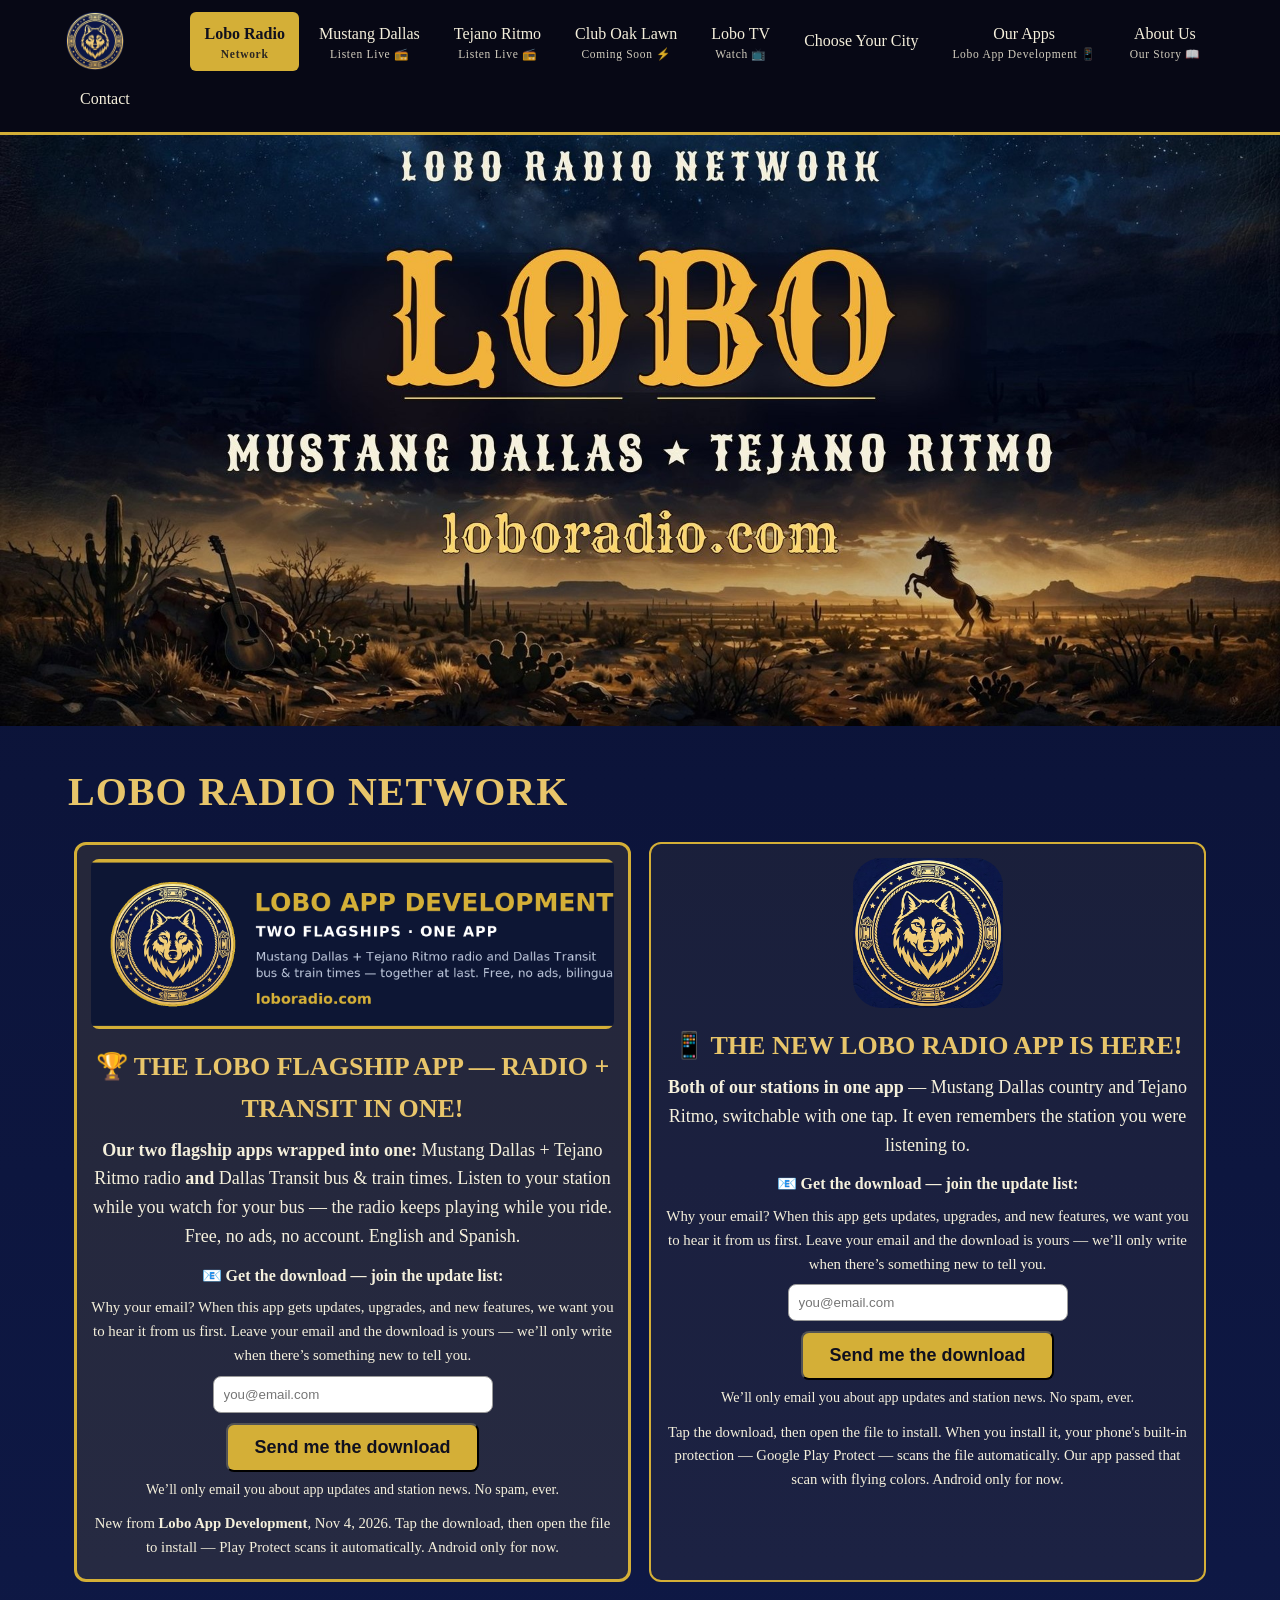
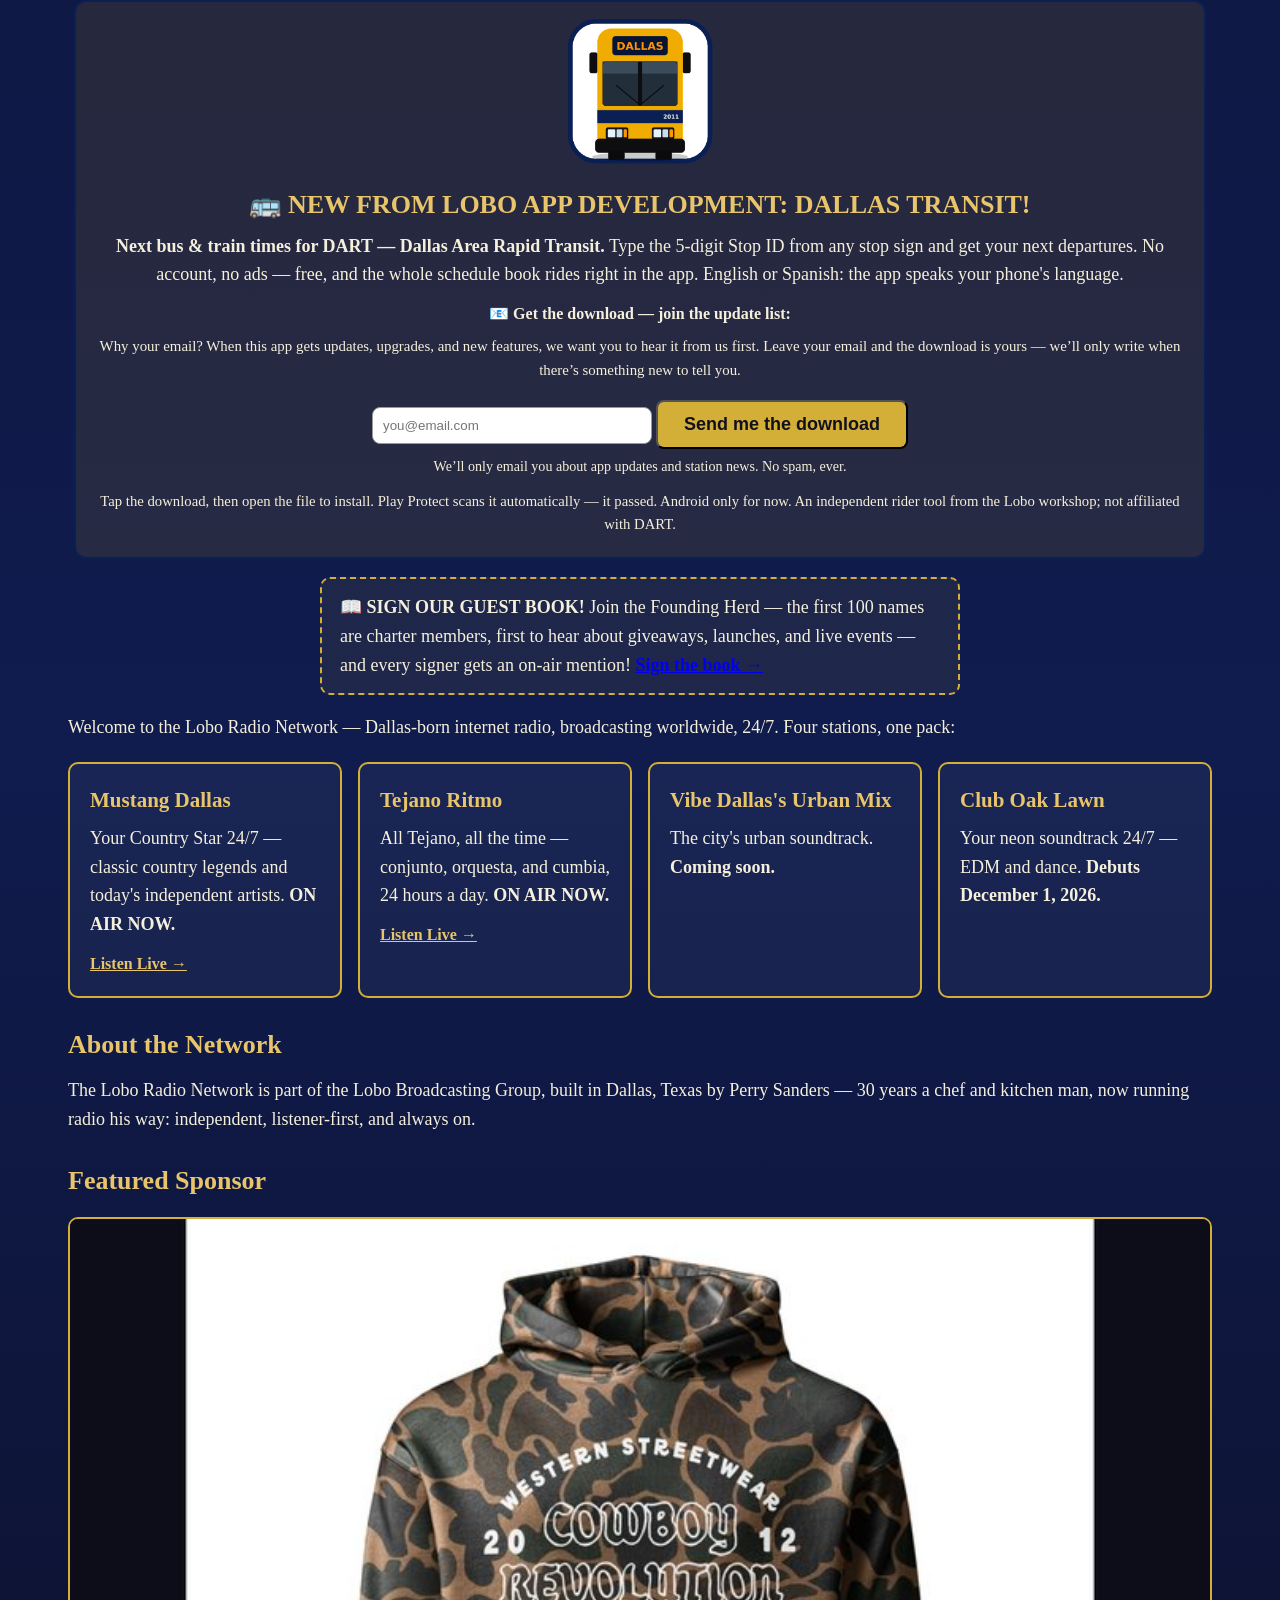
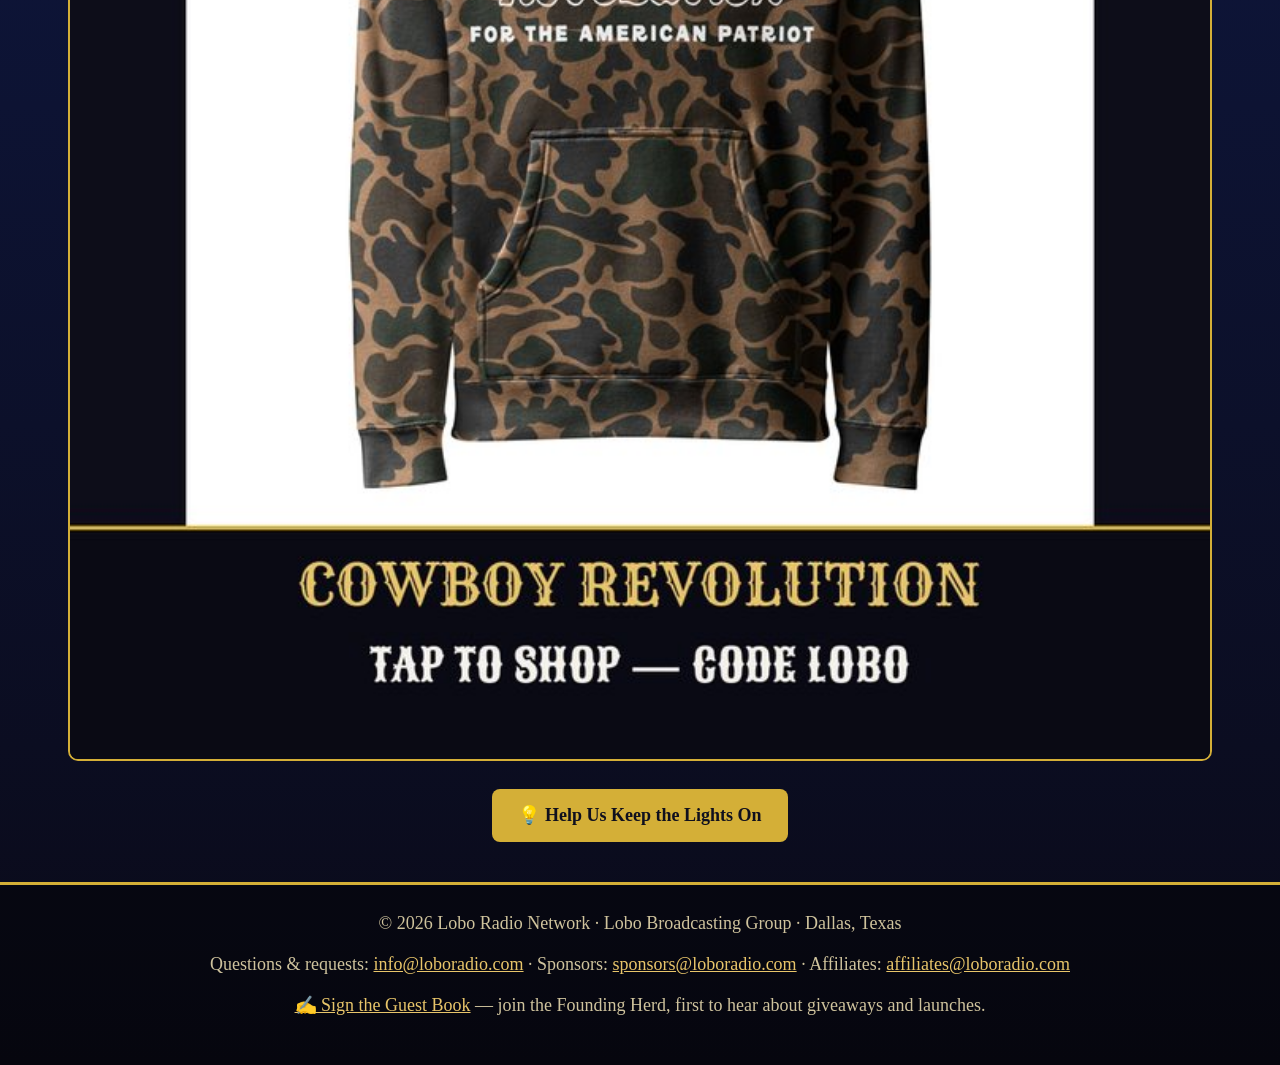
==== commit cc282fa9: "Home page: app boxes two-across at any screen width" ====
--- a/index.html
+++ b/index.html
@@ -5,7 +5,7 @@
 <div class="wrap">
 <h1>LOBO RADIO NETWORK</h1>
 <div class="approw">
-<div class="appblock" style="border:3px solid #d4af37;border-radius:12px;padding:16px;margin:0;flex:1 1 330px;max-width:560px;text-align:center;background:rgba(212,175,55,.12)">
+<div class="appblock" style="border:3px solid #d4af37;border-radius:12px;padding:14px;margin:0;flex:1 1 46%;max-width:none;min-width:0;text-align:center;background:rgba(212,175,55,.12)">
 <img src="lobo-app-development-banner.png" alt="Lobo App Development — two flagships, one app" style="width:100%;border-radius:8px">
 <h2 style="margin:10px 0 6px">🏆 THE LOBO FLAGSHIP APP — RADIO + TRANSIT IN ONE!</h2>
 <p style="margin:6px 0"><strong>Our two flagship apps wrapped into one:</strong> Mustang Dallas + Tejano Ritmo radio <strong>and</strong> Dallas Transit bus &amp; train times. Listen to your station while you watch for your bus — the radio keeps playing while you ride. Free, no ads, no account. English and Spanish.</p>
@@ -19,7 +19,7 @@
 <p id="thanks-flagship" style="display:none;margin:12px 0">✅ <strong>You’re on the list!</strong> Your download should start — if not: <a class="btn" href="lobo-flagship.apk" download>⬇️ Download the Flagship — Free for Android</a></p>
 <p style="margin:6px 0;font-size:.92em">New from <strong>Lobo App Development</strong>, Nov 4, 2026. Tap the download, then open the file to install — Play Protect scans it automatically. Android only for now.</p>
 </div>
-<div class="appblock" style="border:2px solid #d4af37;border-radius:12px;padding:16px;margin:0;flex:1 1 330px;max-width:560px;text-align:center;background:rgba(212,175,55,.07)">
+<div class="appblock" style="border:2px solid #d4af37;border-radius:12px;padding:14px;margin:0;flex:1 1 46%;max-width:none;min-width:0;text-align:center;background:rgba(212,175,55,.07)">
 <img src="assets/lobo-app-icon.jpg" alt="Lobo Radio app — medallion wolf logo" style="width:150px;height:150px;border-radius:28px">
 <h2 style="margin:10px 0 6px">📱 THE NEW LOBO RADIO APP IS HERE!</h2>
 <p style="margin:6px 0"><strong>Both of our stations in one app</strong> — Mustang Dallas country and Tejano Ritmo, switchable with one tap. It even remembers the station you were listening to.</p>
@@ -33,7 +33,7 @@
 <p id="thanks-radio" style="display:none;margin:12px 0">✅ <strong>You’re on the list!</strong> Your download should start — if not: <a class="btn" href="loboradio.apk" download>⬇️ Download the App — Free for Android</a></p>
 <p style="margin:6px 0;font-size:.92em">Tap the download, then open the file to install. When you install it, your phone's built-in protection — Google Play Protect — scans the file automatically. Our app passed that scan with flying colors. Android only for now.</p>
 </div>
-<div class="appblock" style="border:2px solid #0a2054;border-radius:12px;padding:16px;margin:0;flex:1 1 330px;max-width:560px;text-align:center;background:rgba(245,178,0,.10)">
+<div class="appblock" style="border:2px solid #0a2054;border-radius:12px;padding:14px;margin:0;flex:1 1 46%;max-width:none;min-width:0;text-align:center;background:rgba(245,178,0,.10)">
 <img src="assets/dallas-transit-icon.png" alt="Dallas Transit app — yellow and navy DART-style bus" style="width:150px;height:150px;border-radius:28px">
 <h2 style="margin:10px 0 6px">🚌 NEW FROM LOBO APP DEVELOPMENT: DALLAS TRANSIT!</h2>
 <p style="margin:6px 0"><strong>Next bus &amp; train times for DART — Dallas Area Rapid Transit.</strong> Type the 5-digit Stop ID from any stop sign and get your next departures. No account, no ads — free, and the whole schedule book rides right in the app. English or Spanish: the app speaks your phone's language.</p>
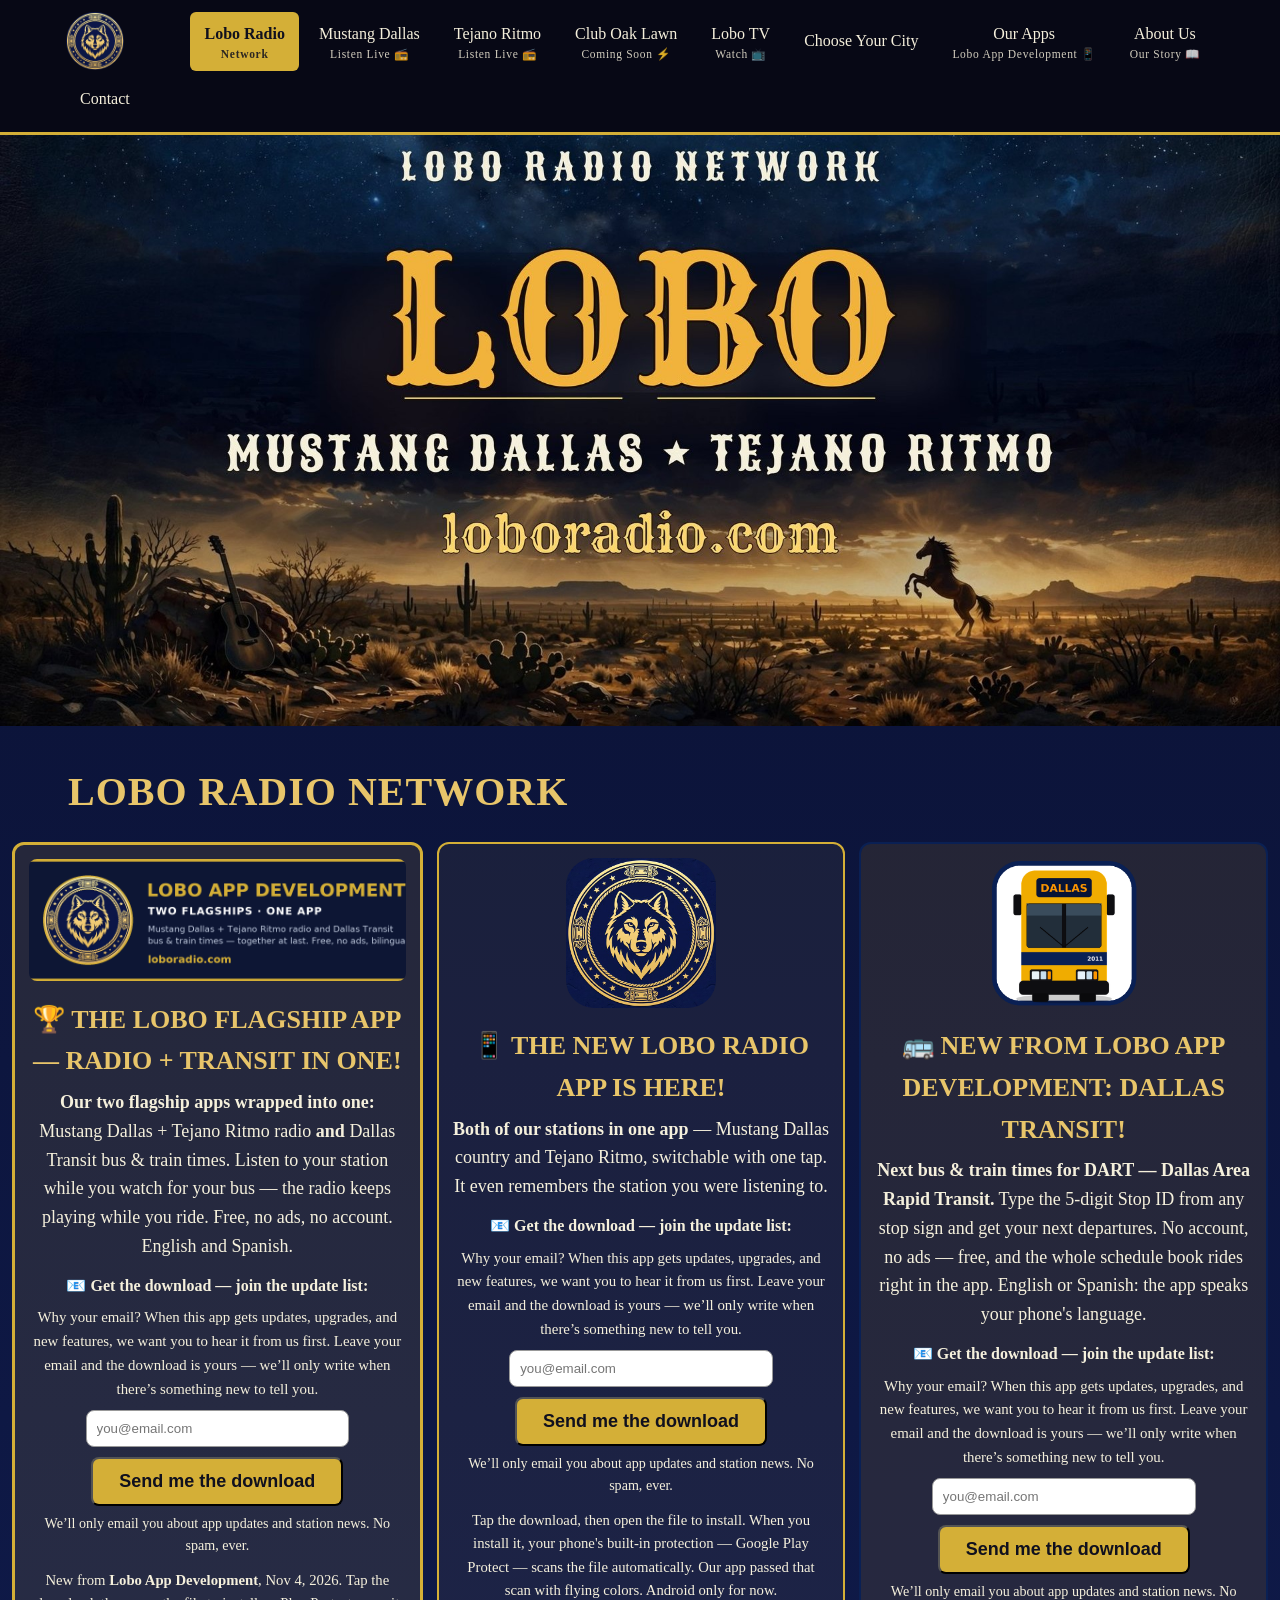
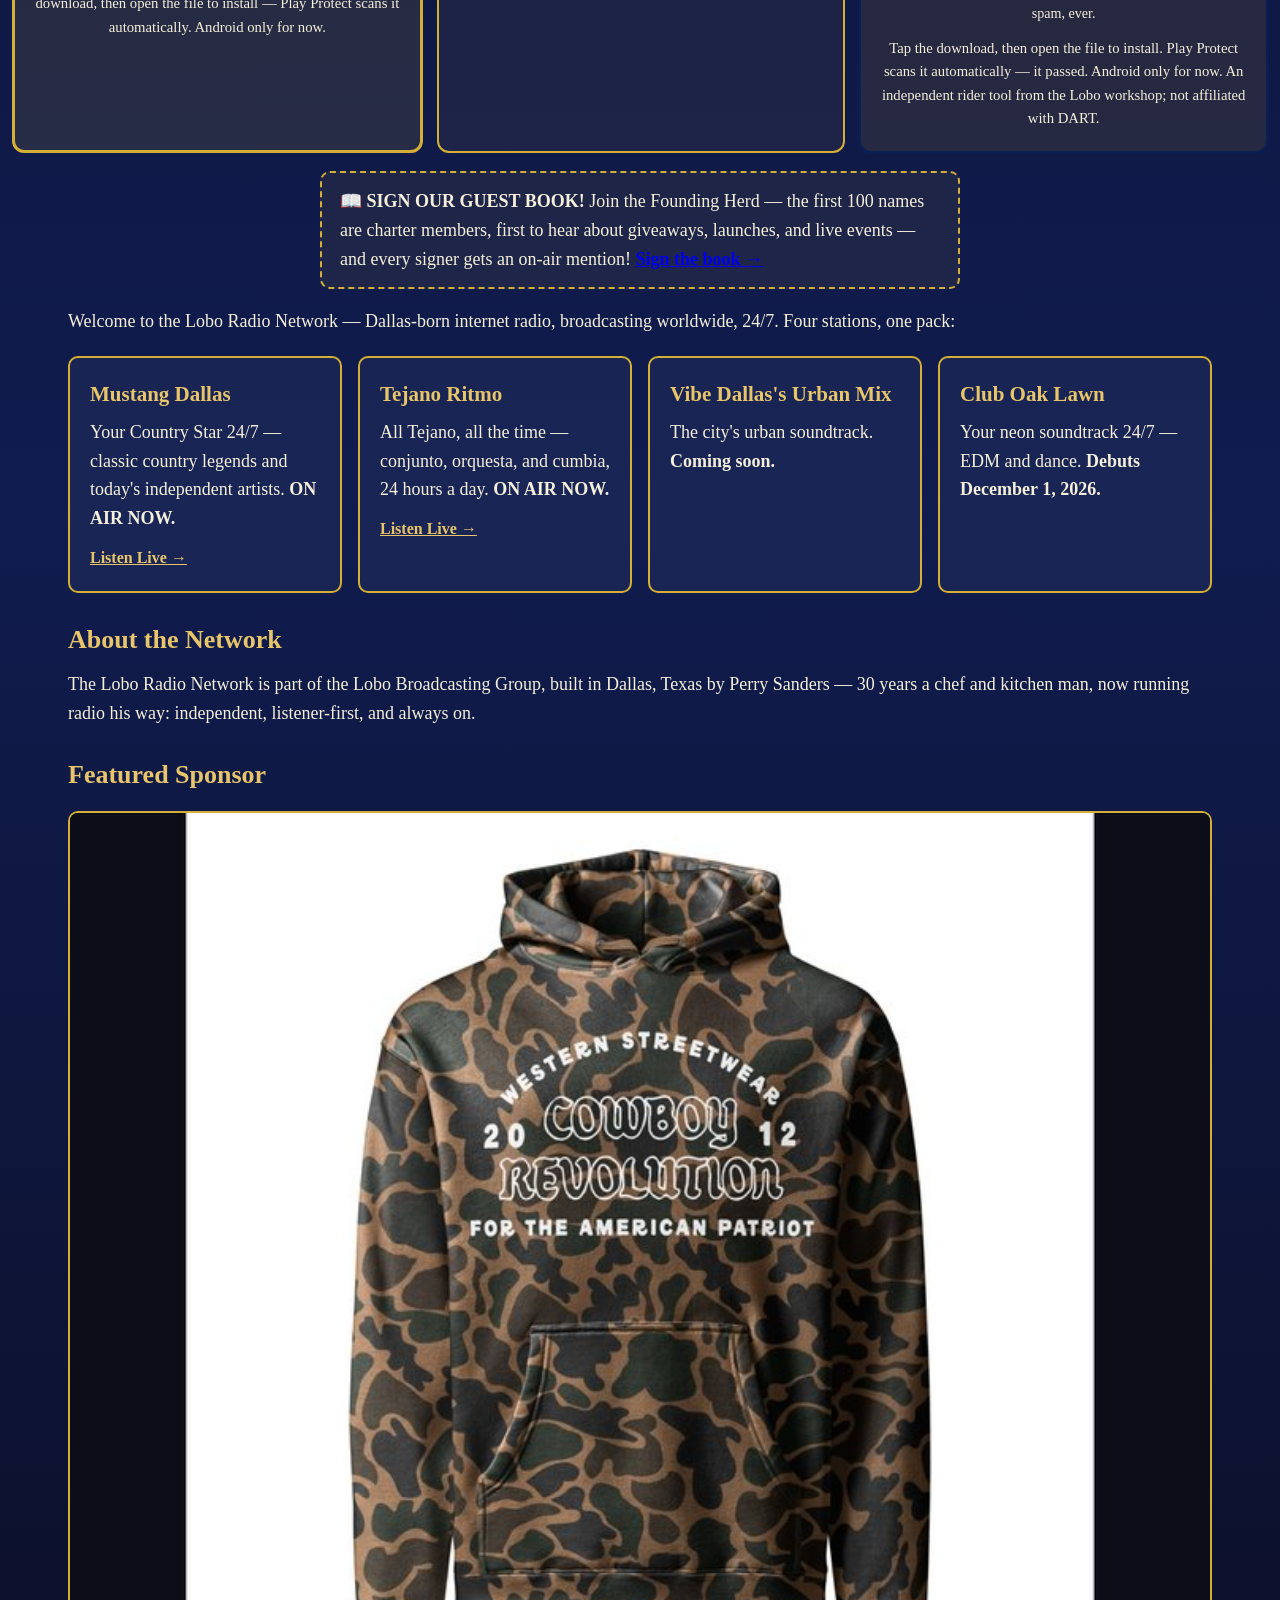
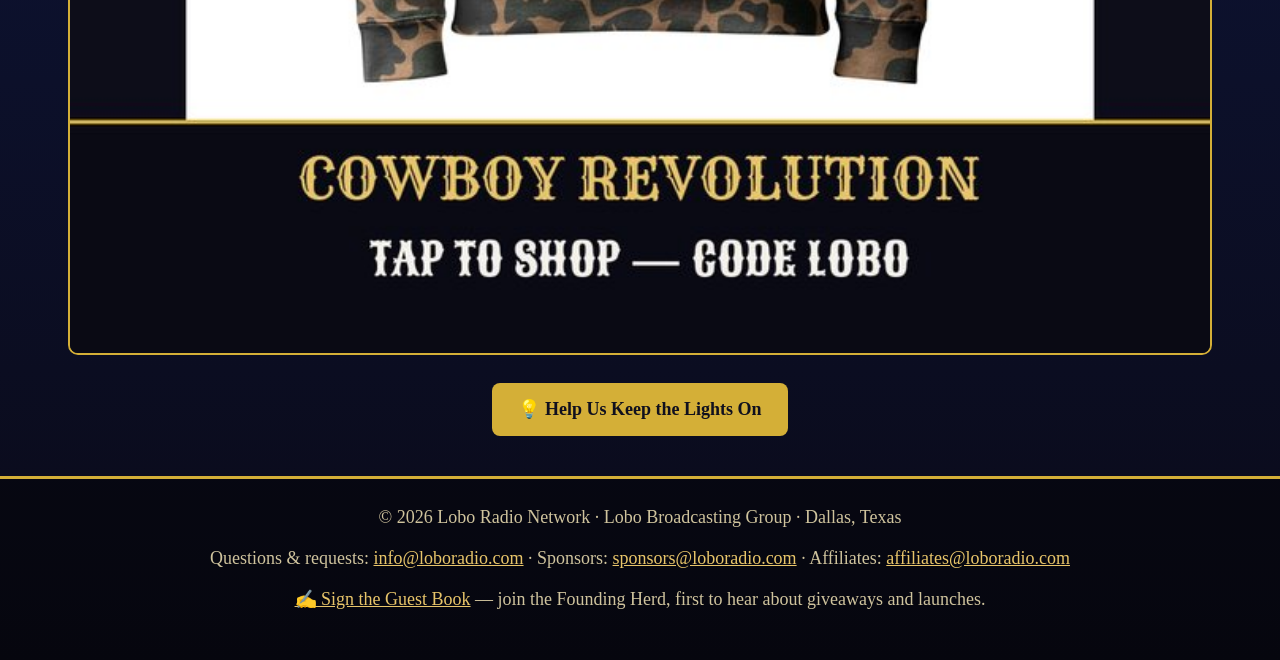
==== commit fee93281: "Home page: app boxes full-width across the page; service worker cache v33" ====
--- a/index.html
+++ b/index.html
@@ -5,7 +5,7 @@
 <div class="wrap">
 <h1>LOBO RADIO NETWORK</h1>
 <div class="approw">
-<div class="appblock" style="border:3px solid #d4af37;border-radius:12px;padding:14px;margin:0;flex:1 1 46%;max-width:none;min-width:0;text-align:center;background:rgba(212,175,55,.12)">
+<div class="appblock" style="border:3px solid #d4af37;border-radius:12px;padding:14px;margin:0;flex:1 1 0;max-width:none;min-width:0;text-align:center;background:rgba(212,175,55,.12)">
 <img src="lobo-app-development-banner.png" alt="Lobo App Development — two flagships, one app" style="width:100%;border-radius:8px">
 <h2 style="margin:10px 0 6px">🏆 THE LOBO FLAGSHIP APP — RADIO + TRANSIT IN ONE!</h2>
 <p style="margin:6px 0"><strong>Our two flagship apps wrapped into one:</strong> Mustang Dallas + Tejano Ritmo radio <strong>and</strong> Dallas Transit bus &amp; train times. Listen to your station while you watch for your bus — the radio keeps playing while you ride. Free, no ads, no account. English and Spanish.</p>
@@ -19,7 +19,7 @@
 <p id="thanks-flagship" style="display:none;margin:12px 0">✅ <strong>You’re on the list!</strong> Your download should start — if not: <a class="btn" href="lobo-flagship.apk" download>⬇️ Download the Flagship — Free for Android</a></p>
 <p style="margin:6px 0;font-size:.92em">New from <strong>Lobo App Development</strong>, Nov 4, 2026. Tap the download, then open the file to install — Play Protect scans it automatically. Android only for now.</p>
 </div>
-<div class="appblock" style="border:2px solid #d4af37;border-radius:12px;padding:14px;margin:0;flex:1 1 46%;max-width:none;min-width:0;text-align:center;background:rgba(212,175,55,.07)">
+<div class="appblock" style="border:2px solid #d4af37;border-radius:12px;padding:14px;margin:0;flex:1 1 0;max-width:none;min-width:0;text-align:center;background:rgba(212,175,55,.07)">
 <img src="assets/lobo-app-icon.jpg" alt="Lobo Radio app — medallion wolf logo" style="width:150px;height:150px;border-radius:28px">
 <h2 style="margin:10px 0 6px">📱 THE NEW LOBO RADIO APP IS HERE!</h2>
 <p style="margin:6px 0"><strong>Both of our stations in one app</strong> — Mustang Dallas country and Tejano Ritmo, switchable with one tap. It even remembers the station you were listening to.</p>
@@ -33,7 +33,7 @@
 <p id="thanks-radio" style="display:none;margin:12px 0">✅ <strong>You’re on the list!</strong> Your download should start — if not: <a class="btn" href="loboradio.apk" download>⬇️ Download the App — Free for Android</a></p>
 <p style="margin:6px 0;font-size:.92em">Tap the download, then open the file to install. When you install it, your phone's built-in protection — Google Play Protect — scans the file automatically. Our app passed that scan with flying colors. Android only for now.</p>
 </div>
-<div class="appblock" style="border:2px solid #0a2054;border-radius:12px;padding:14px;margin:0;flex:1 1 46%;max-width:none;min-width:0;text-align:center;background:rgba(245,178,0,.10)">
+<div class="appblock" style="border:2px solid #0a2054;border-radius:12px;padding:14px;margin:0;flex:1 1 0;max-width:none;min-width:0;text-align:center;background:rgba(245,178,0,.10)">
 <img src="assets/dallas-transit-icon.png" alt="Dallas Transit app — yellow and navy DART-style bus" style="width:150px;height:150px;border-radius:28px">
 <h2 style="margin:10px 0 6px">🚌 NEW FROM LOBO APP DEVELOPMENT: DALLAS TRANSIT!</h2>
 <p style="margin:6px 0"><strong>Next bus &amp; train times for DART — Dallas Area Rapid Transit.</strong> Type the 5-digit Stop ID from any stop sign and get your next departures. No account, no ads — free, and the whole schedule book rides right in the app. English or Spanish: the app speaks your phone's language.</p>
--- a/style.css
+++ b/style.css
@@ -121,4 +121,4 @@
   nav a.tab .stlive { display:none; }
 }
 
-.approw { display:flex; gap:18px; flex-wrap:wrap; justify-content:center; align-items:stretch; max-width:1180px; margin:18px auto; padding:0 6px; }
+.approw { display:flex; gap:14px; flex-wrap:nowrap; justify-content:center; align-items:stretch; width:100vw; margin:18px calc(50% - 50vw); padding:0 12px; box-sizing:border-box; }
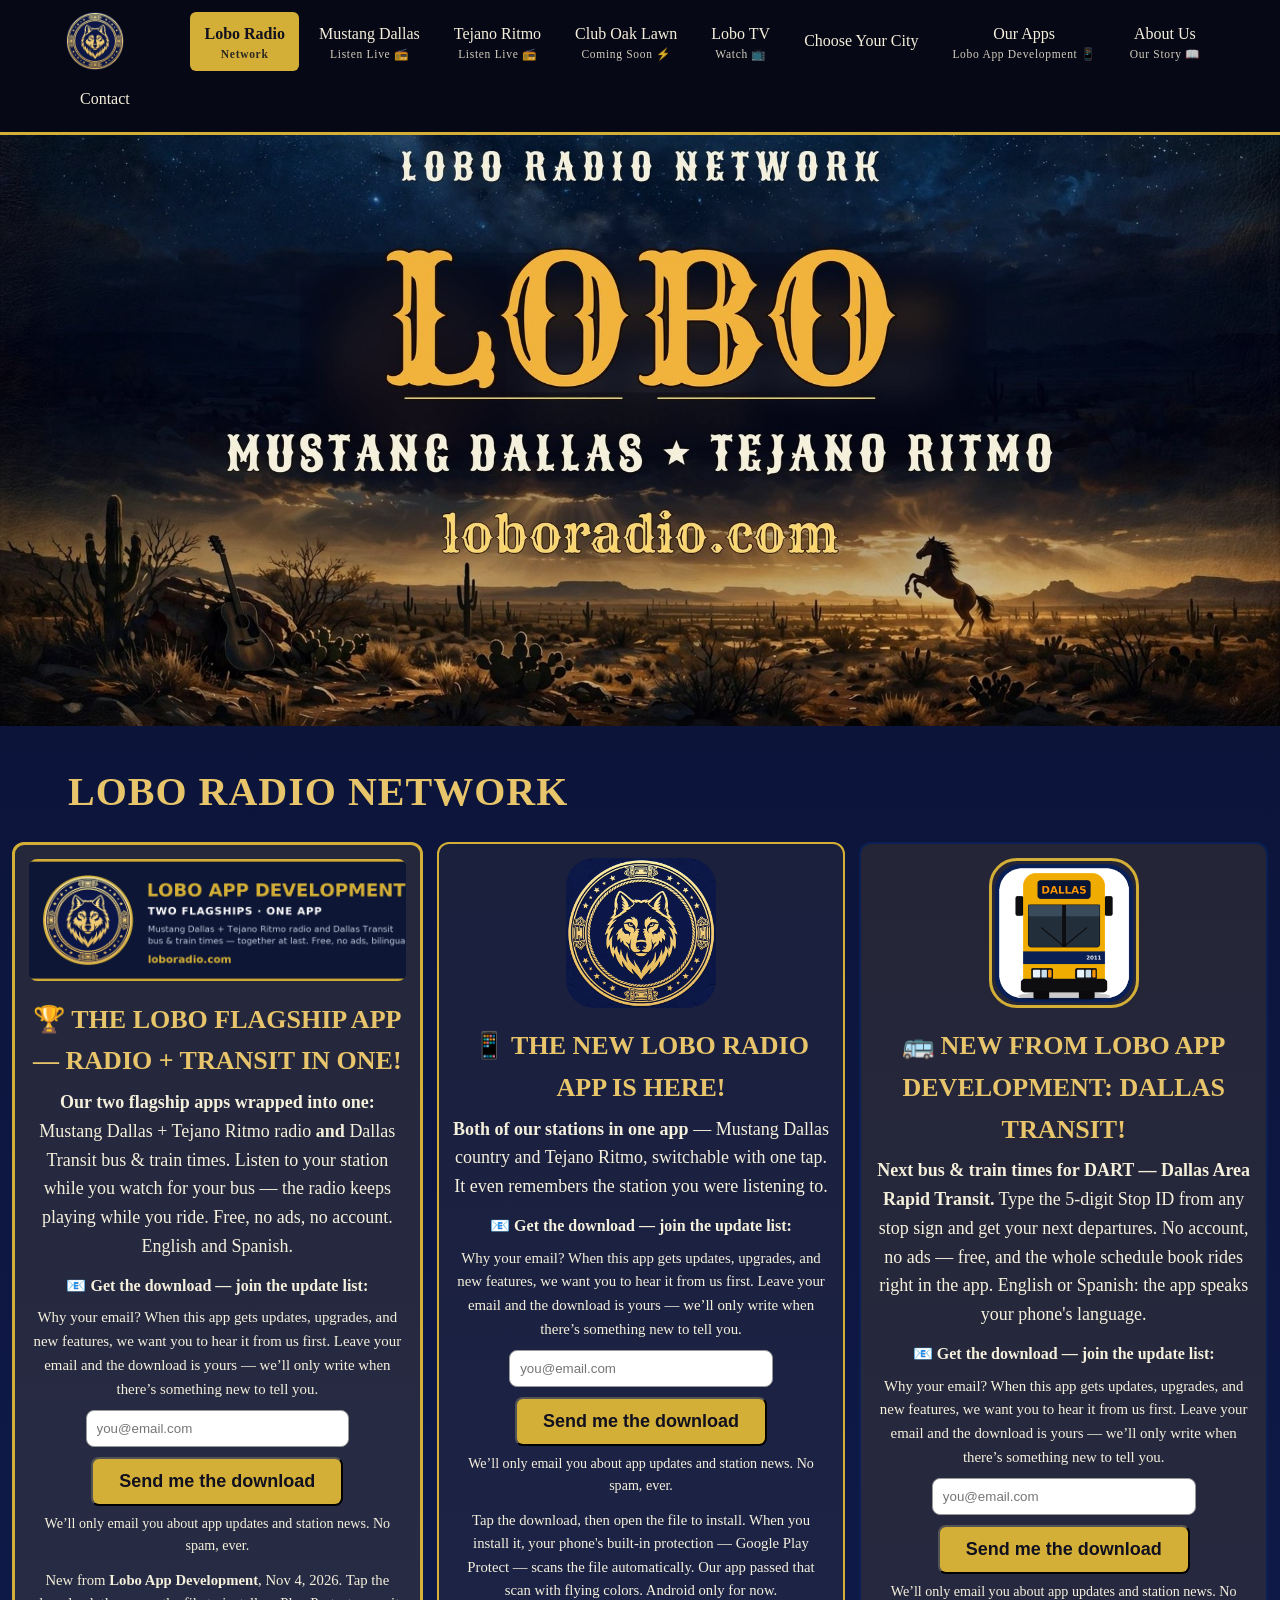
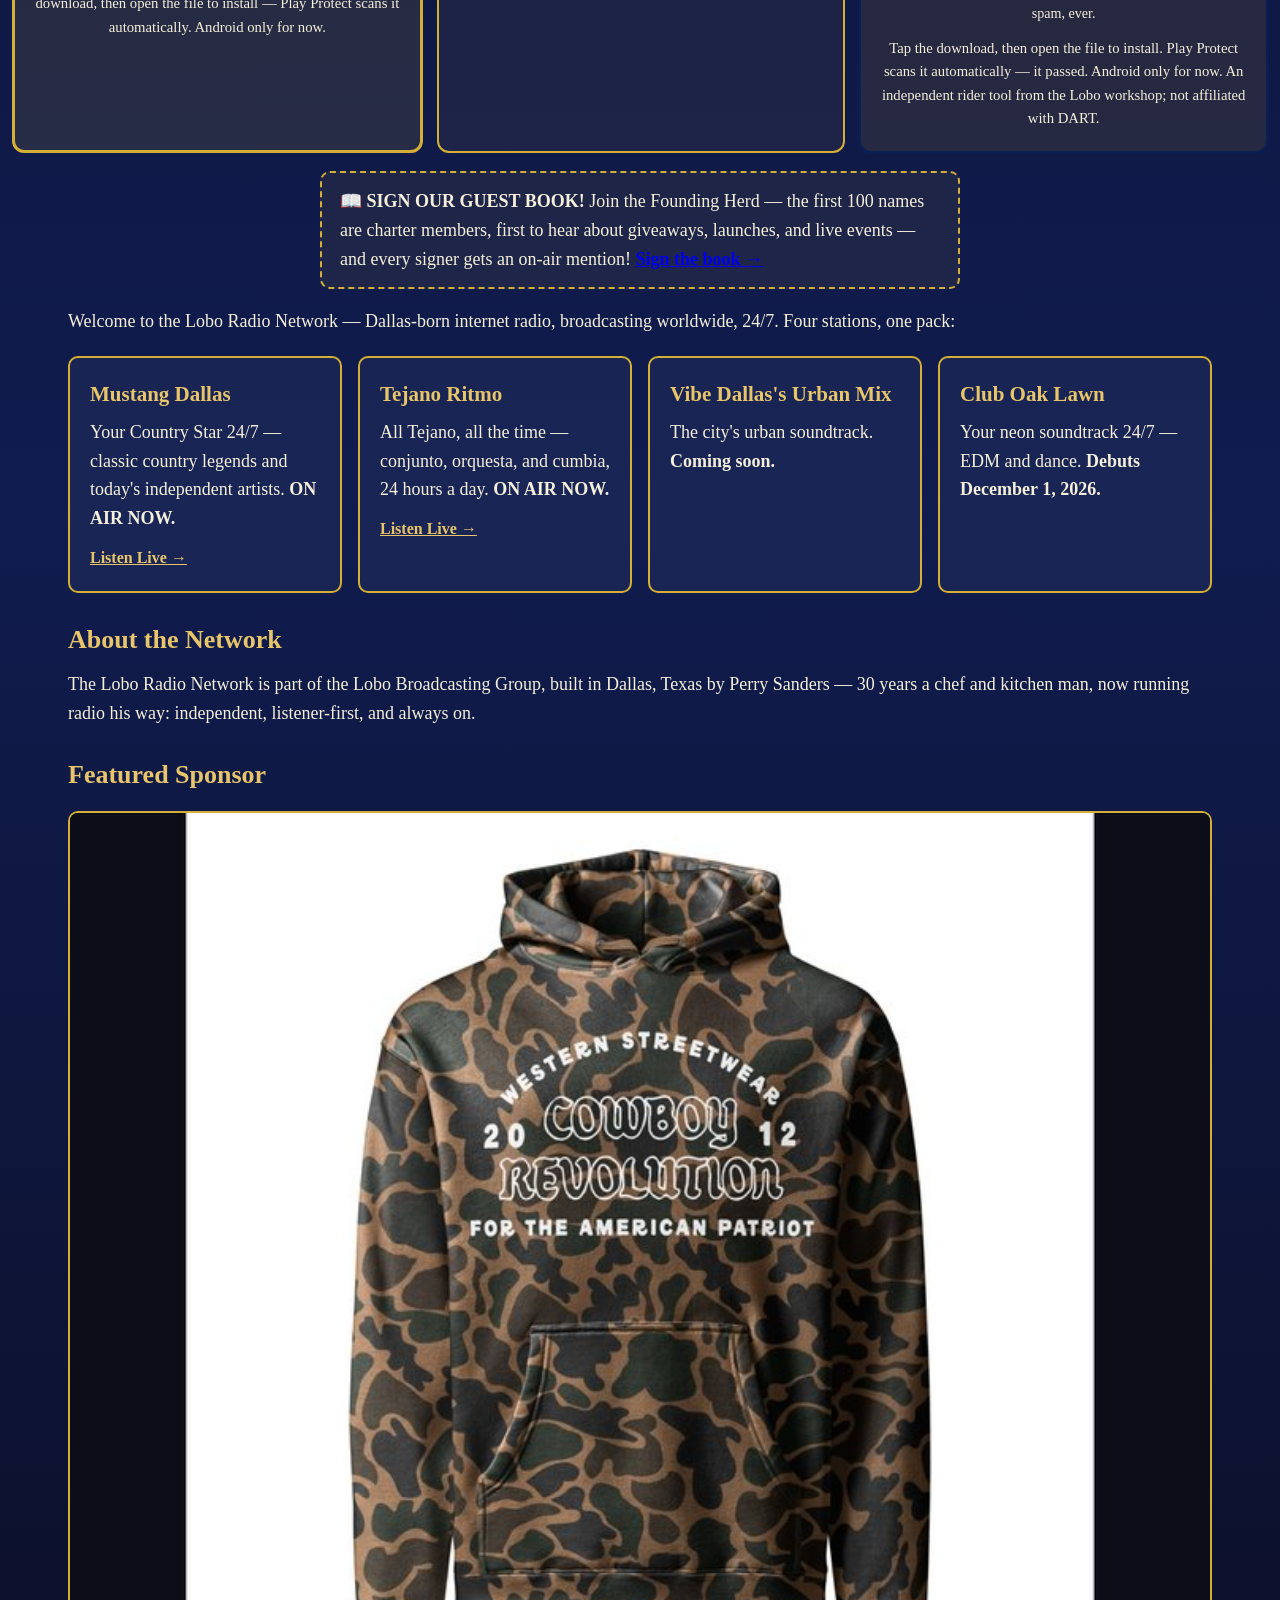
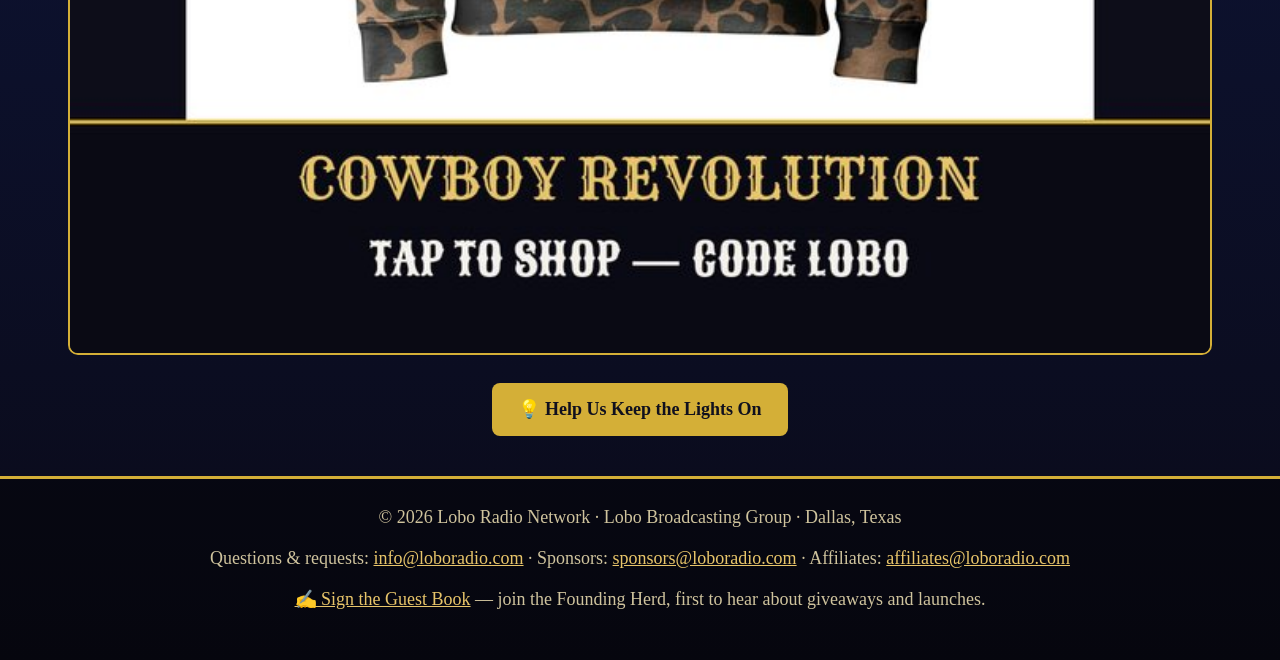
==== commit 03944aa5: "Home page: gold border on the Dallas Transit graphic; cache v34" ====
--- a/index.html
+++ b/index.html
@@ -34,7 +34,7 @@
 <p style="margin:6px 0;font-size:.92em">Tap the download, then open the file to install. When you install it, your phone's built-in protection — Google Play Protect — scans the file automatically. Our app passed that scan with flying colors. Android only for now.</p>
 </div>
 <div class="appblock" style="border:2px solid #0a2054;border-radius:12px;padding:14px;margin:0;flex:1 1 0;max-width:none;min-width:0;text-align:center;background:rgba(245,178,0,.10)">
-<img src="assets/dallas-transit-icon.png" alt="Dallas Transit app — yellow and navy DART-style bus" style="width:150px;height:150px;border-radius:28px">
+<img src="assets/dallas-transit-icon.png" alt="Dallas Transit app — yellow and navy DART-style bus" style="width:150px;height:150px;border-radius:28px;border:3px solid #d4af37">
 <h2 style="margin:10px 0 6px">🚌 NEW FROM LOBO APP DEVELOPMENT: DALLAS TRANSIT!</h2>
 <p style="margin:6px 0"><strong>Next bus &amp; train times for DART — Dallas Area Rapid Transit.</strong> Type the 5-digit Stop ID from any stop sign and get your next departures. No account, no ads — free, and the whole schedule book rides right in the app. English or Spanish: the app speaks your phone's language.</p>
 <form class="dlgate" data-app="Dallas Transit" data-apk="dallas-transit.apk" data-thanks="thanks-transit" style="margin:12px 0">
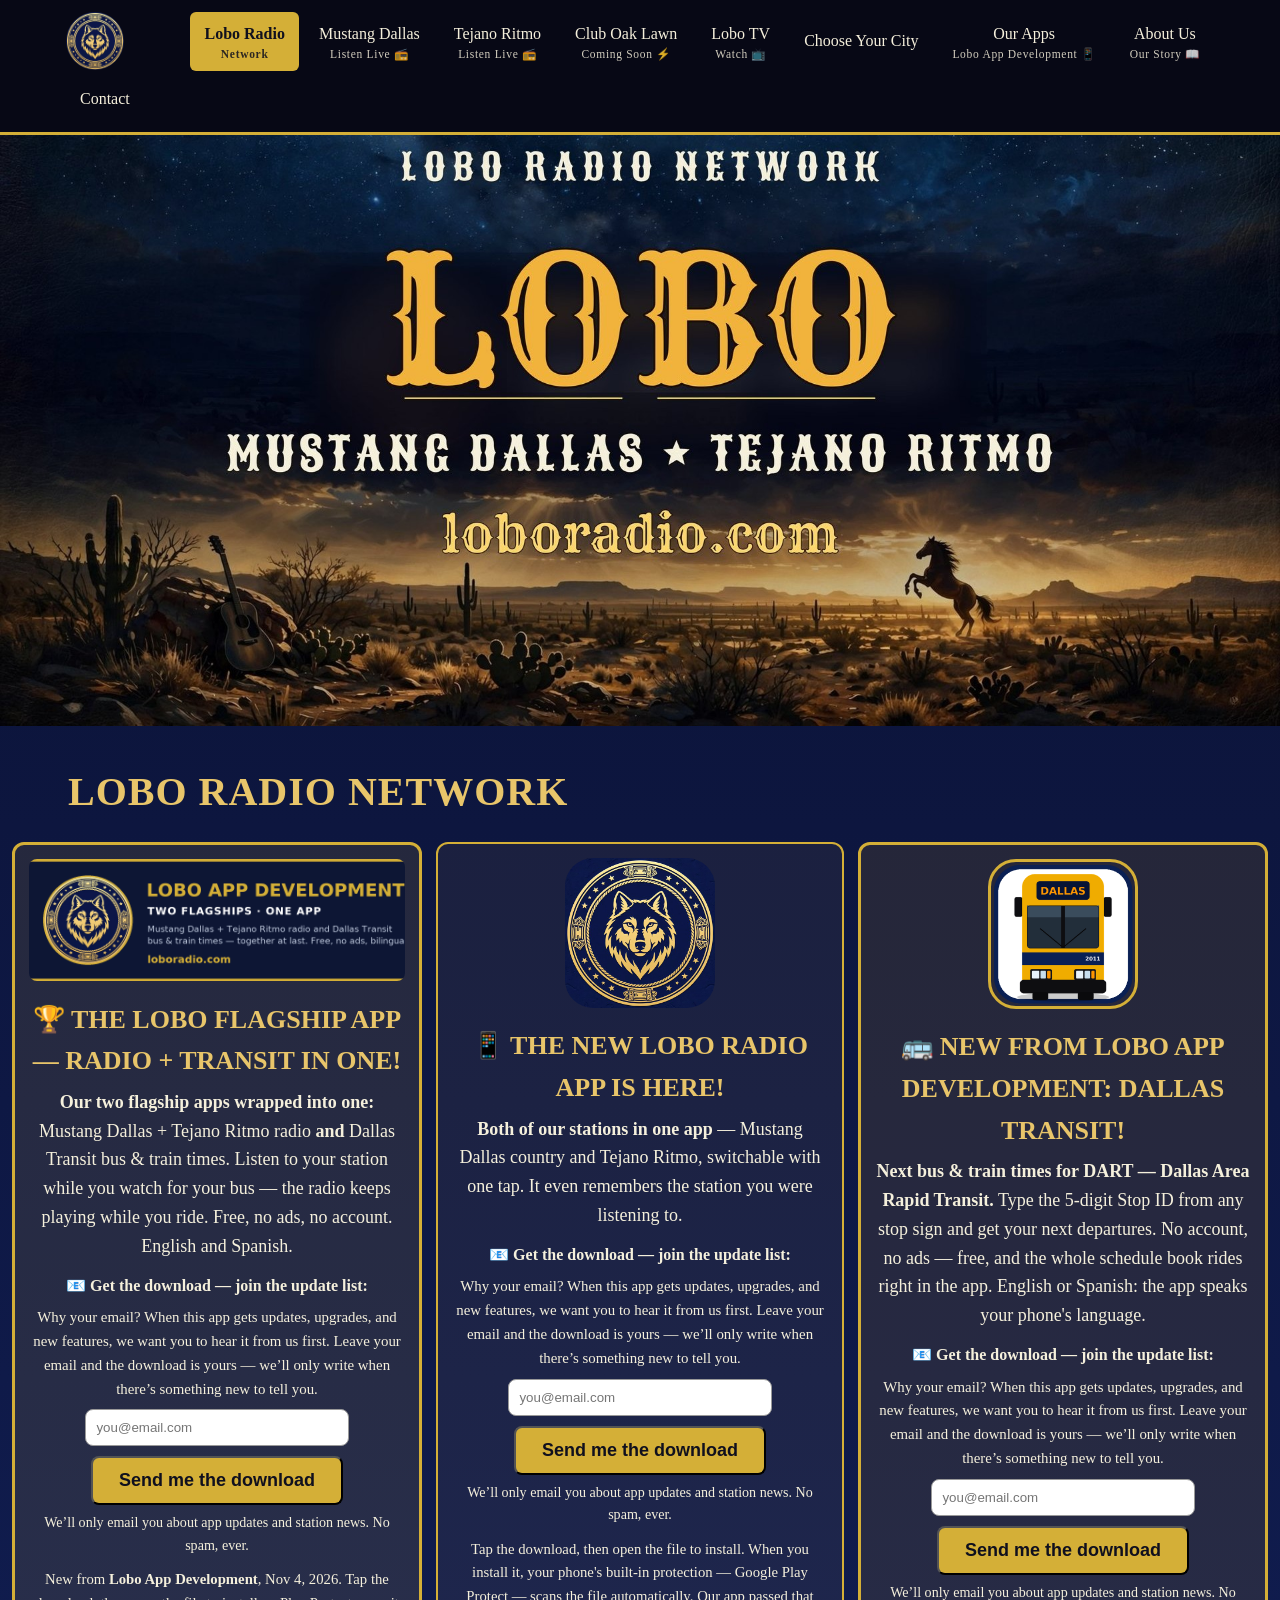
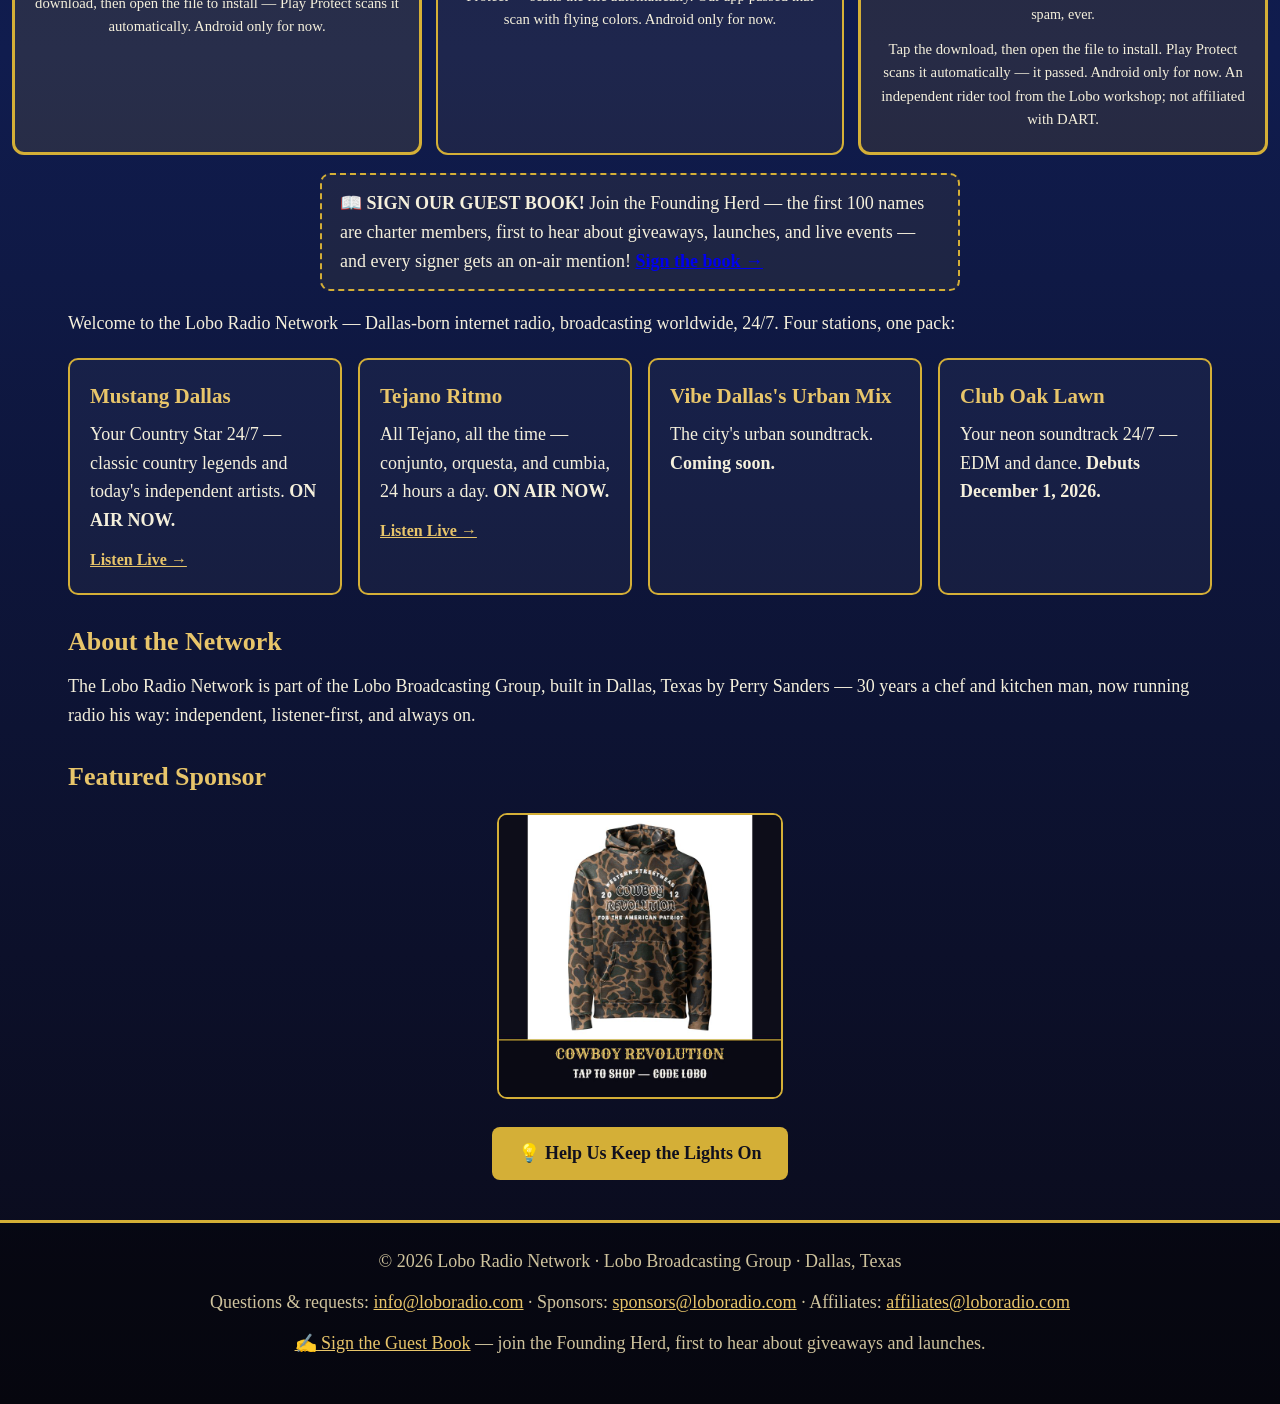
==== commit 0fc8dbb5: "Home page: gold border around the whole Dallas Transit card" ====
--- a/index.html
+++ b/index.html
@@ -33,7 +33,7 @@
 <p id="thanks-radio" style="display:none;margin:12px 0">✅ <strong>You’re on the list!</strong> Your download should start — if not: <a class="btn" href="loboradio.apk" download>⬇️ Download the App — Free for Android</a></p>
 <p style="margin:6px 0;font-size:.92em">Tap the download, then open the file to install. When you install it, your phone's built-in protection — Google Play Protect — scans the file automatically. Our app passed that scan with flying colors. Android only for now.</p>
 </div>
-<div class="appblock" style="border:2px solid #0a2054;border-radius:12px;padding:14px;margin:0;flex:1 1 0;max-width:none;min-width:0;text-align:center;background:rgba(245,178,0,.10)">
+<div class="appblock" style="border:3px solid #d4af37;border-radius:12px;padding:14px;margin:0;flex:1 1 0;max-width:none;min-width:0;text-align:center;background:rgba(245,178,0,.10)">
 <img src="assets/dallas-transit-icon.png" alt="Dallas Transit app — yellow and navy DART-style bus" style="width:150px;height:150px;border-radius:28px;border:3px solid #d4af37">
 <h2 style="margin:10px 0 6px">🚌 NEW FROM LOBO APP DEVELOPMENT: DALLAS TRANSIT!</h2>
 <p style="margin:6px 0"><strong>Next bus &amp; train times for DART — Dallas Area Rapid Transit.</strong> Type the 5-digit Stop ID from any stop sign and get your next departures. No account, no ads — free, and the whole schedule book rides right in the app. English or Spanish: the app speaks your phone's language.</p>
--- a/style.css
+++ b/style.css
@@ -19,7 +19,8 @@
 .playerbox { border:2px solid #d4af37; border-radius:12px; padding:22px; background:rgba(0,0,0,.35); margin:22px 0; text-align:center; }
 .playerbox audio { width:100%; max-width:560px; margin-top:10px; }
 .btn { display:inline-block; background:#d4af37; color:#10101e; font-weight:bold; padding:12px 26px; border-radius:8px; text-decoration:none; font-size:18px; margin-top:10px; }
-.sponsors { display:grid; grid-template-columns:repeat(auto-fit,minmax(220px,1fr)); gap:16px; margin:16px 0 8px; }
+.sponsors { display:grid; grid-template-columns:repeat(auto-fit,minmax(220px,1fr)); gap:16px; margin:16px auto 8px; max-width:520px; justify-items:center; }
+.sponsors a { display:block; width:55%; }
 .sponsors img { width:100%; border-radius:10px; border:2px solid #d4af37; display:block; }
 ul { margin:8px 0 14px 22px; font-size:18px; }
 footer { border-top:3px solid #d4af37; margin-top:40px; padding:24px 18px 34px; text-align:center; font-size:15px; color:#cfc39d; background:rgba(0,0,0,.4); }
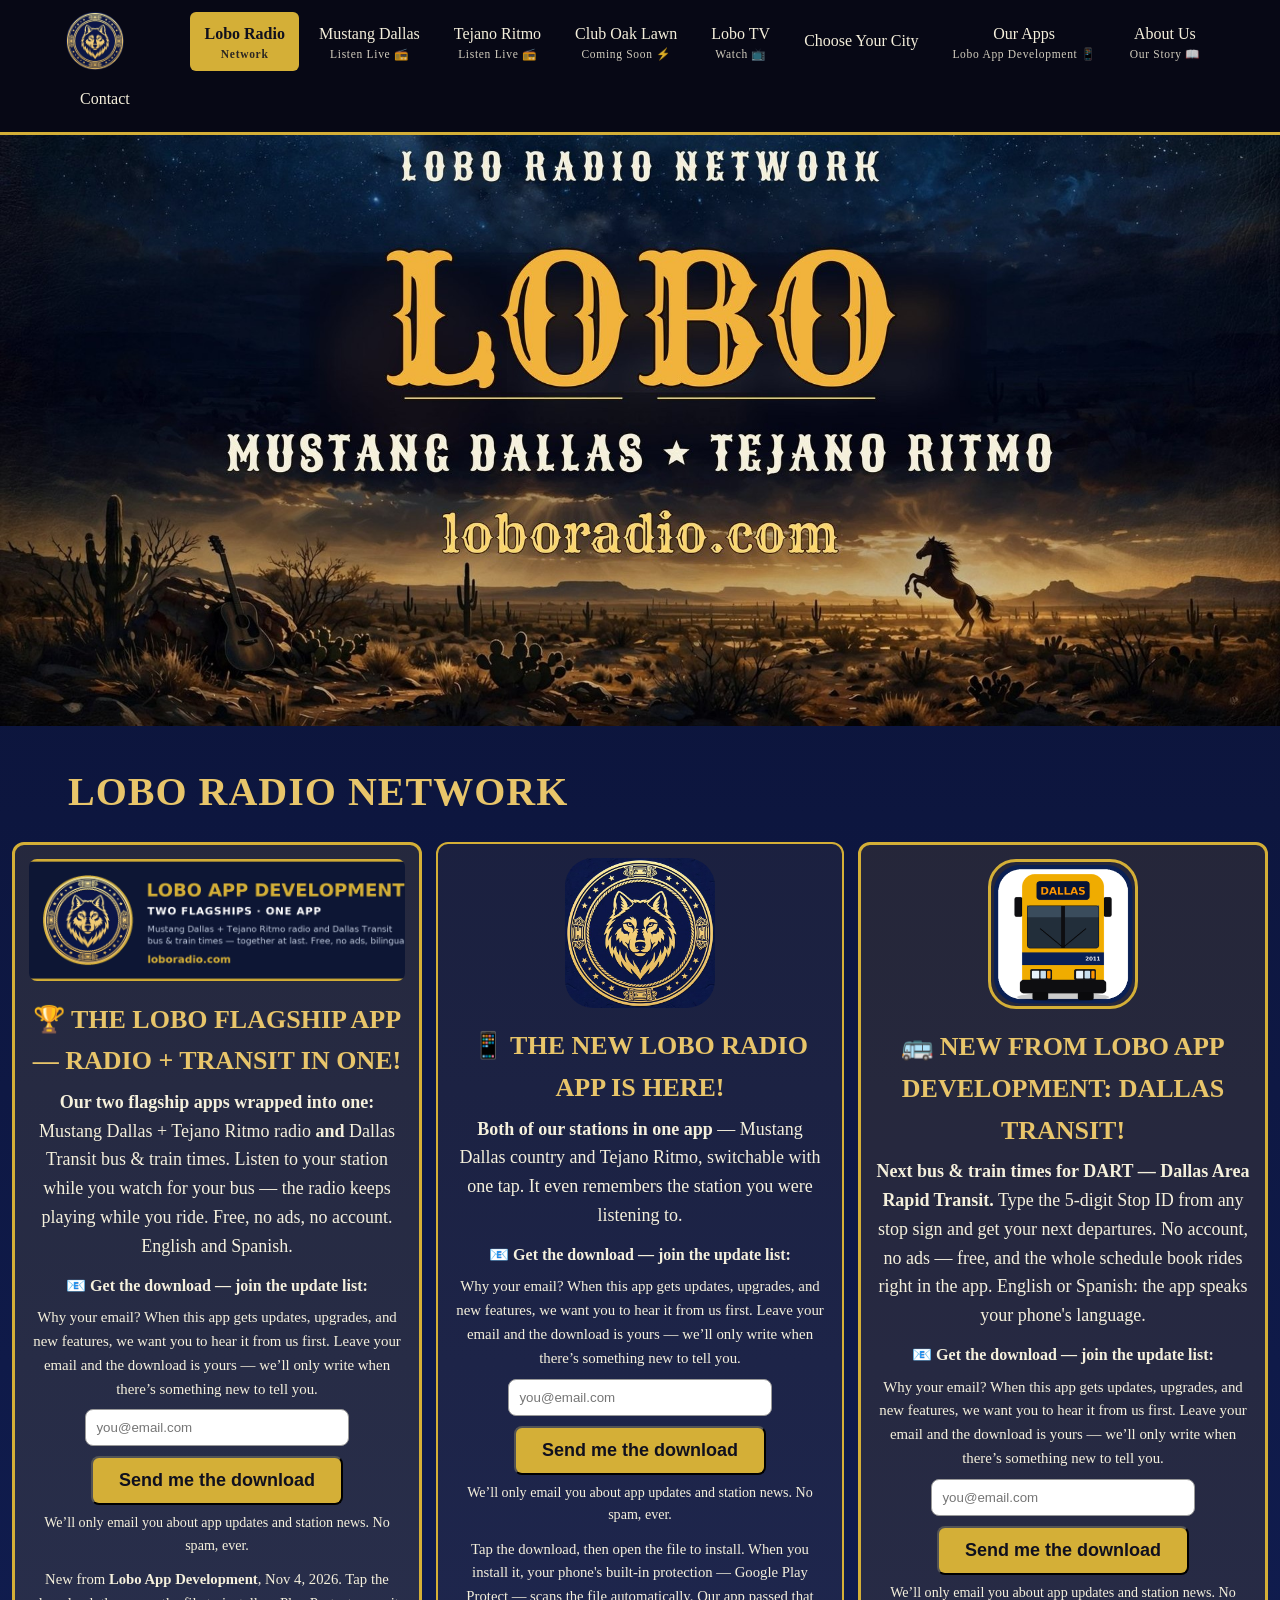
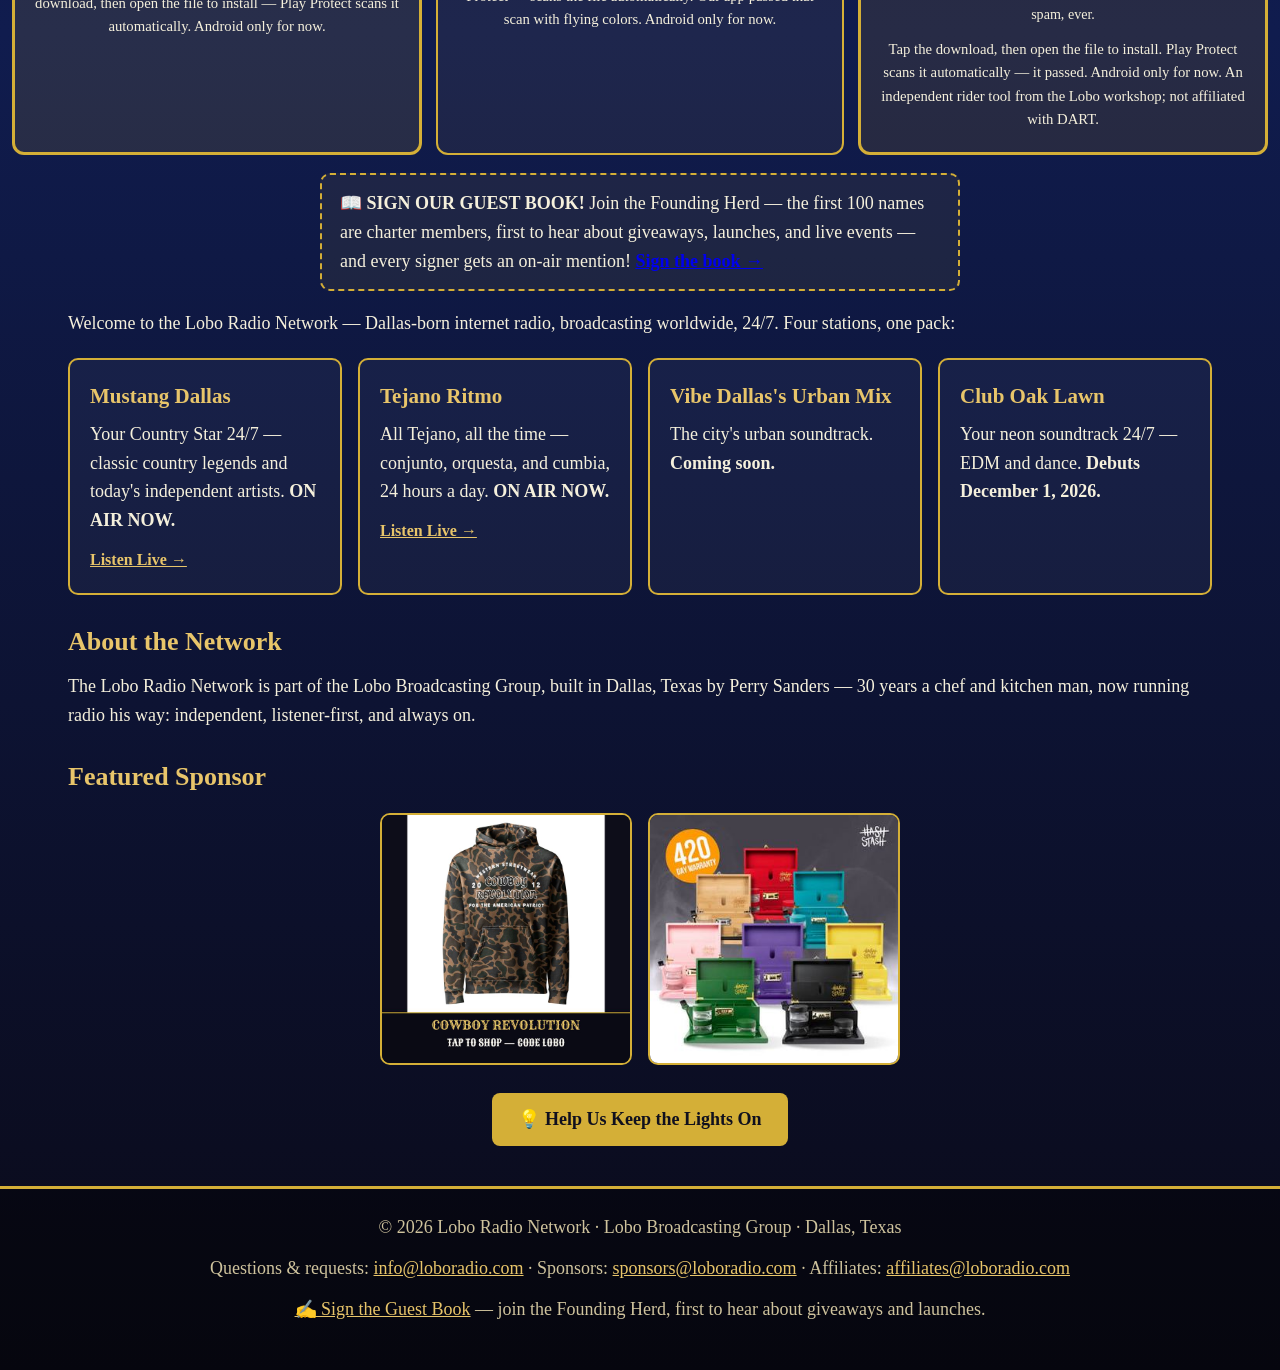
==== commit bb8ae08a: "Home page: HashStash sponsor tile beside Cowboy Revolution" ====
--- a/index.html
+++ b/index.html
@@ -59,7 +59,7 @@
 <h2>About the Network</h2>
 <p>The Lobo Radio Network is part of the Lobo Broadcasting Group, built in Dallas, Texas by Perry Sanders — 30 years a chef and kitchen man, now running radio his way: independent, listener-first, and always on.</p>
 <h2>Featured Sponsor</h2>
-<div class="sponsors"><a href="https://cowboyrevolution.com/?ref=mustang"><img src="assets/tile-cowboy.jpg" alt="Cowboy Revolution"></a></div>
+<div class="sponsors"><a href="https://cowboyrevolution.com/?ref=mustang"><img src="assets/tile-cowboy.jpg" alt="Cowboy Revolution"></a><a href="https://hashstash.co/PERRY28877"><img src="[data-uri]" alt="HashStash — smell-proof stash boxes and grinders"></a></div>
 </div><p style="text-align:center"><a class="btn" href="https://www.patreon.com/cw/MustangDallas" target="_blank" rel="noopener">💡 Help Us Keep the Lights On</a></p>
 <footer><p>© 2026 Lobo Radio Network · Lobo Broadcasting Group · Dallas, Texas</p><p id="contact">Questions &amp; requests: <a href="mailto:info@loboradio.com">info@loboradio.com</a> · Sponsors: <a href="mailto:sponsors@loboradio.com">sponsors@loboradio.com</a> · Affiliates: <a href="mailto:affiliates@loboradio.com">affiliates@loboradio.com</a></p><p><a href="guestbook.html">✍️ Sign the Guest Book</a> — join the Founding Herd, first to hear about giveaways and launches.</p></footer><script>
 if ('serviceWorker' in navigator && (location.protocol === 'https:' || location.hostname === 'localhost')) {
--- a/style.css
+++ b/style.css
@@ -20,7 +20,7 @@
 .playerbox audio { width:100%; max-width:560px; margin-top:10px; }
 .btn { display:inline-block; background:#d4af37; color:#10101e; font-weight:bold; padding:12px 26px; border-radius:8px; text-decoration:none; font-size:18px; margin-top:10px; }
 .sponsors { display:grid; grid-template-columns:repeat(auto-fit,minmax(220px,1fr)); gap:16px; margin:16px auto 8px; max-width:520px; justify-items:center; }
-.sponsors a { display:block; width:55%; }
+.sponsors a { display:block; }
 .sponsors img { width:100%; border-radius:10px; border:2px solid #d4af37; display:block; }
 ul { margin:8px 0 14px 22px; font-size:18px; }
 footer { border-top:3px solid #d4af37; margin-top:40px; padding:24px 18px 34px; text-align:center; font-size:15px; color:#cfc39d; background:rgba(0,0,0,.4); }
